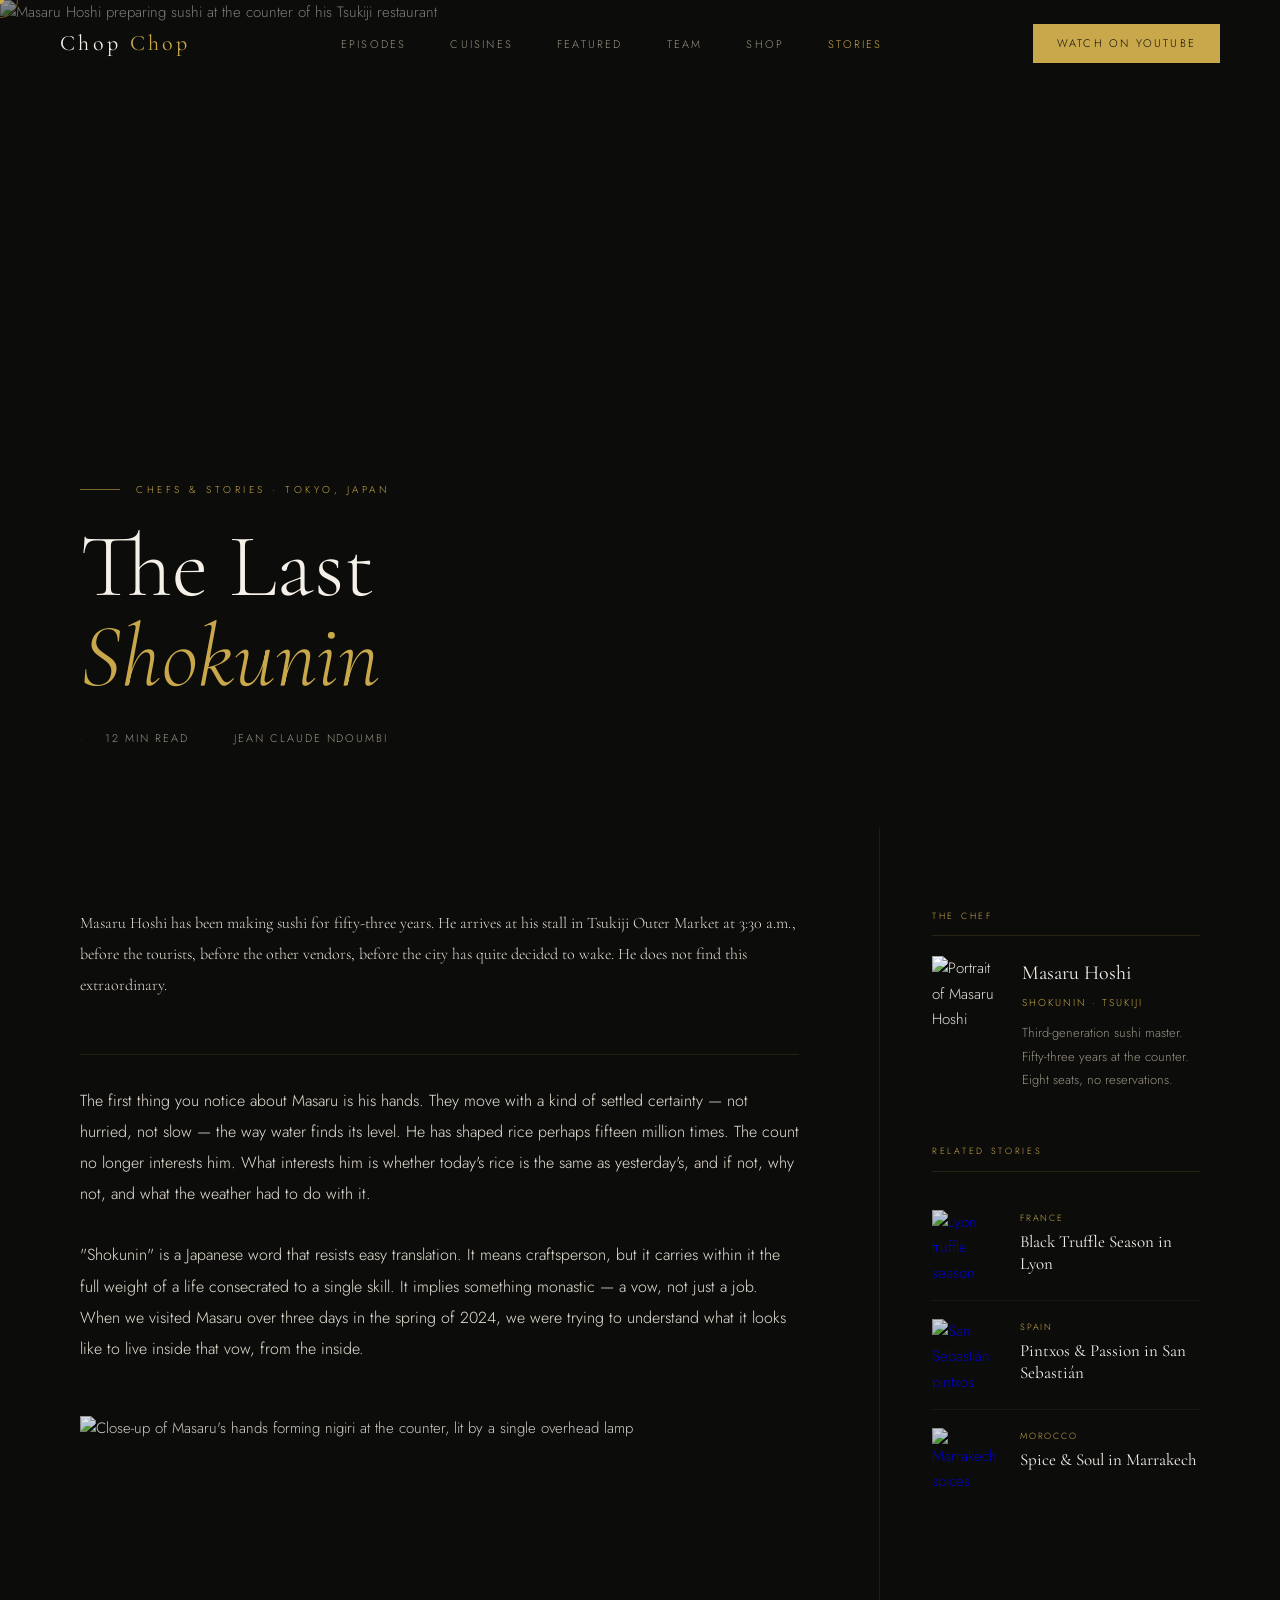
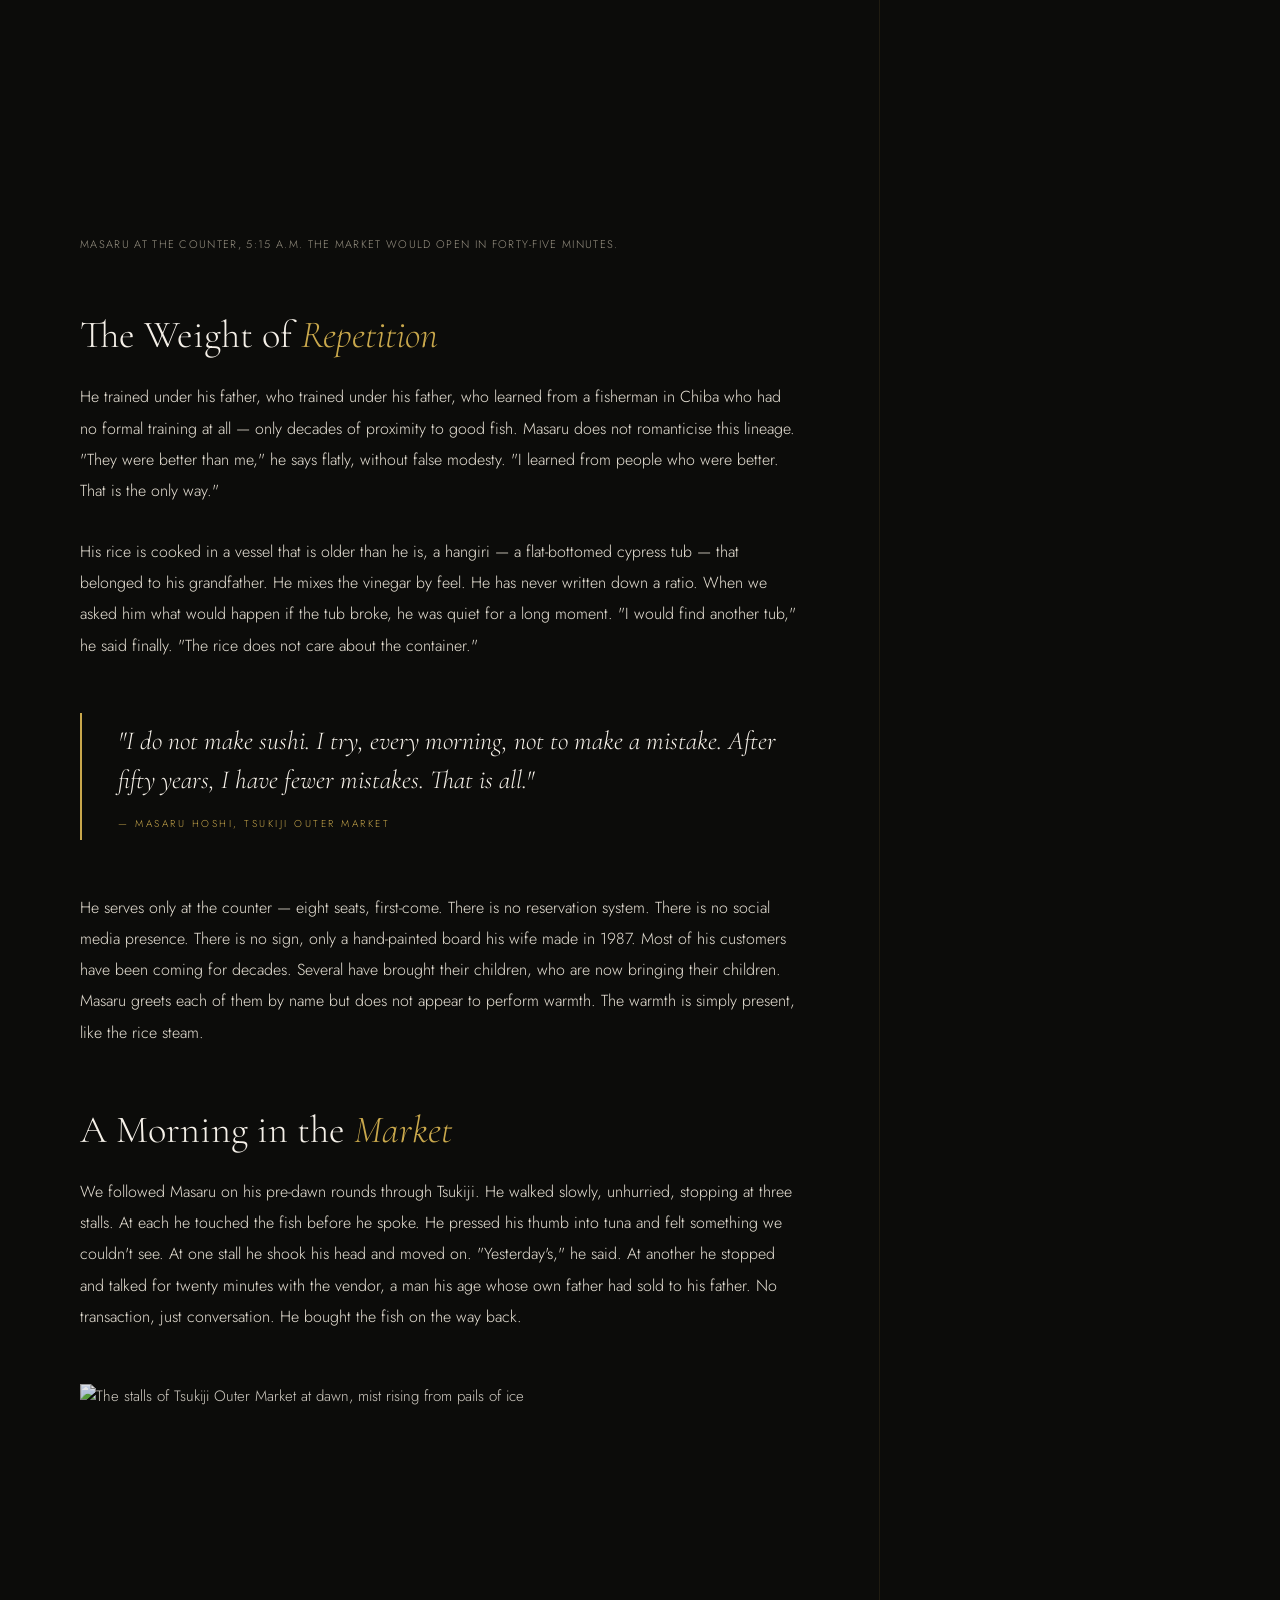
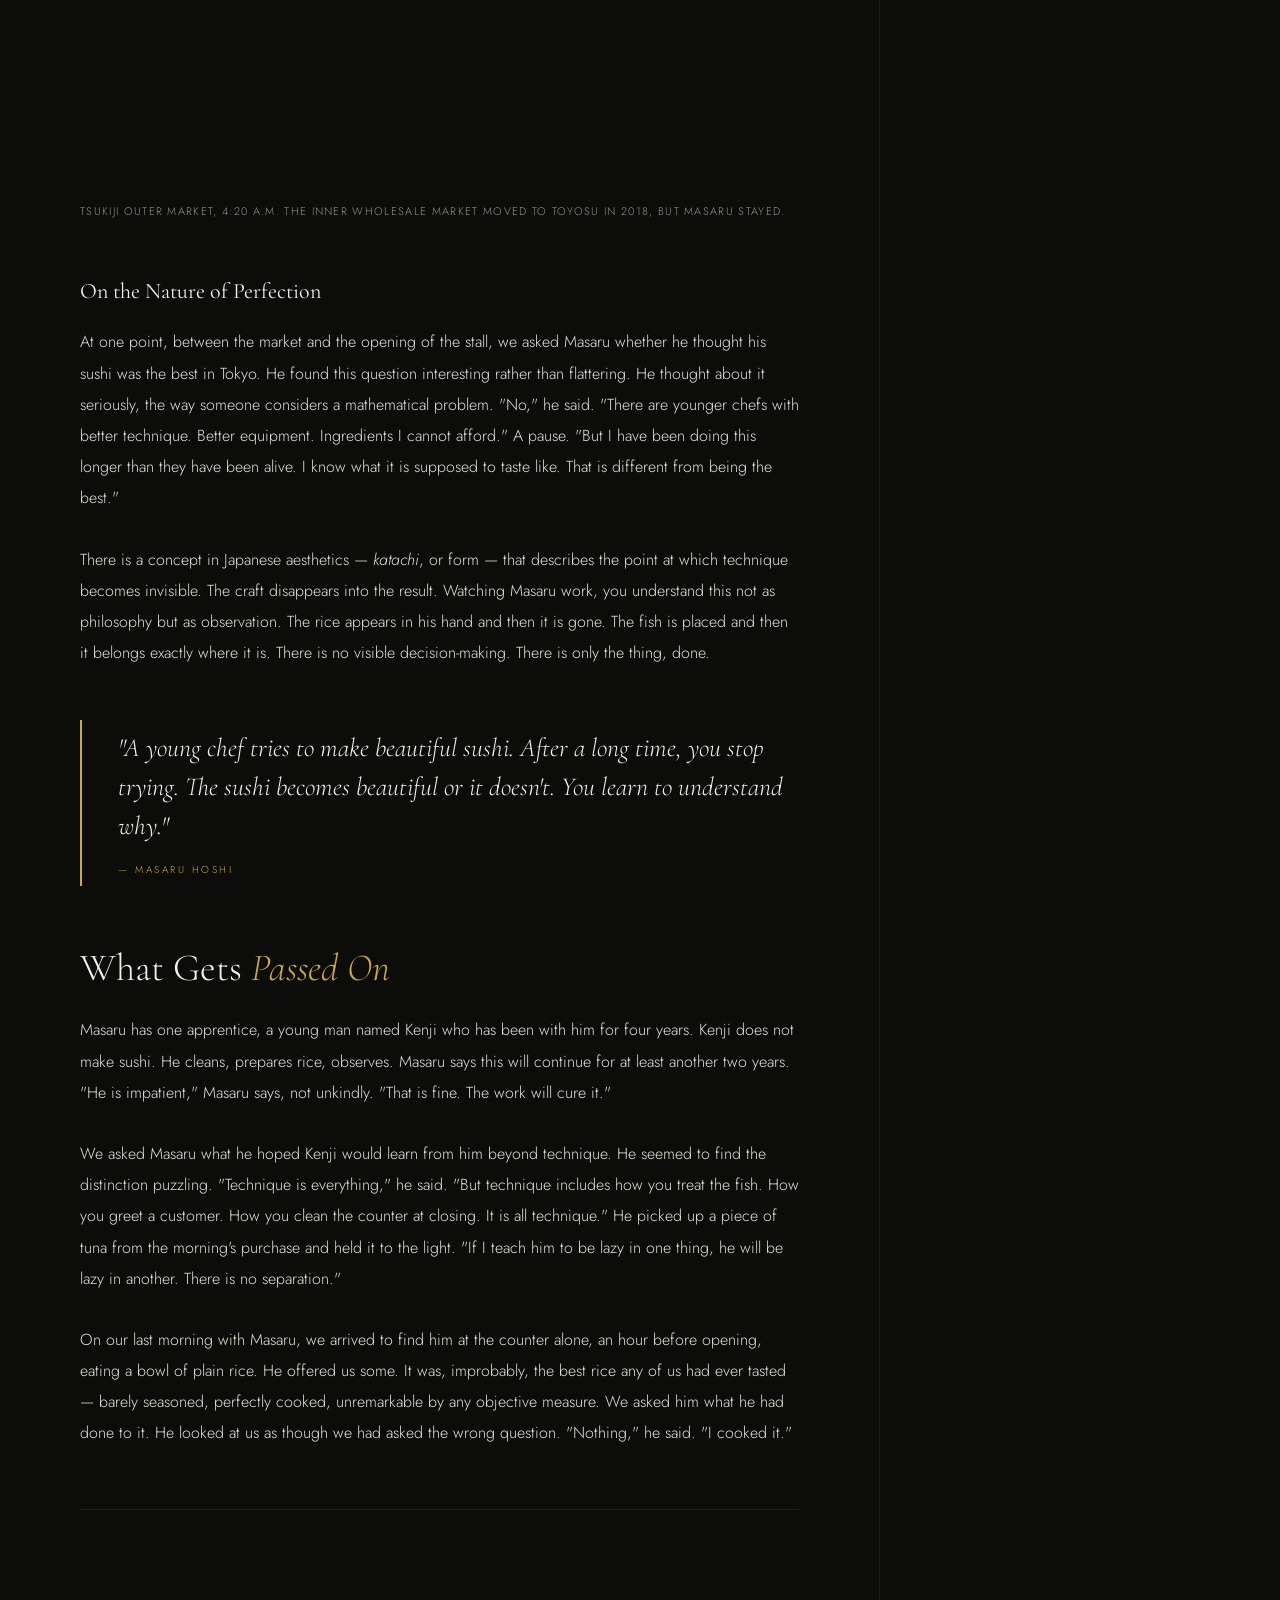
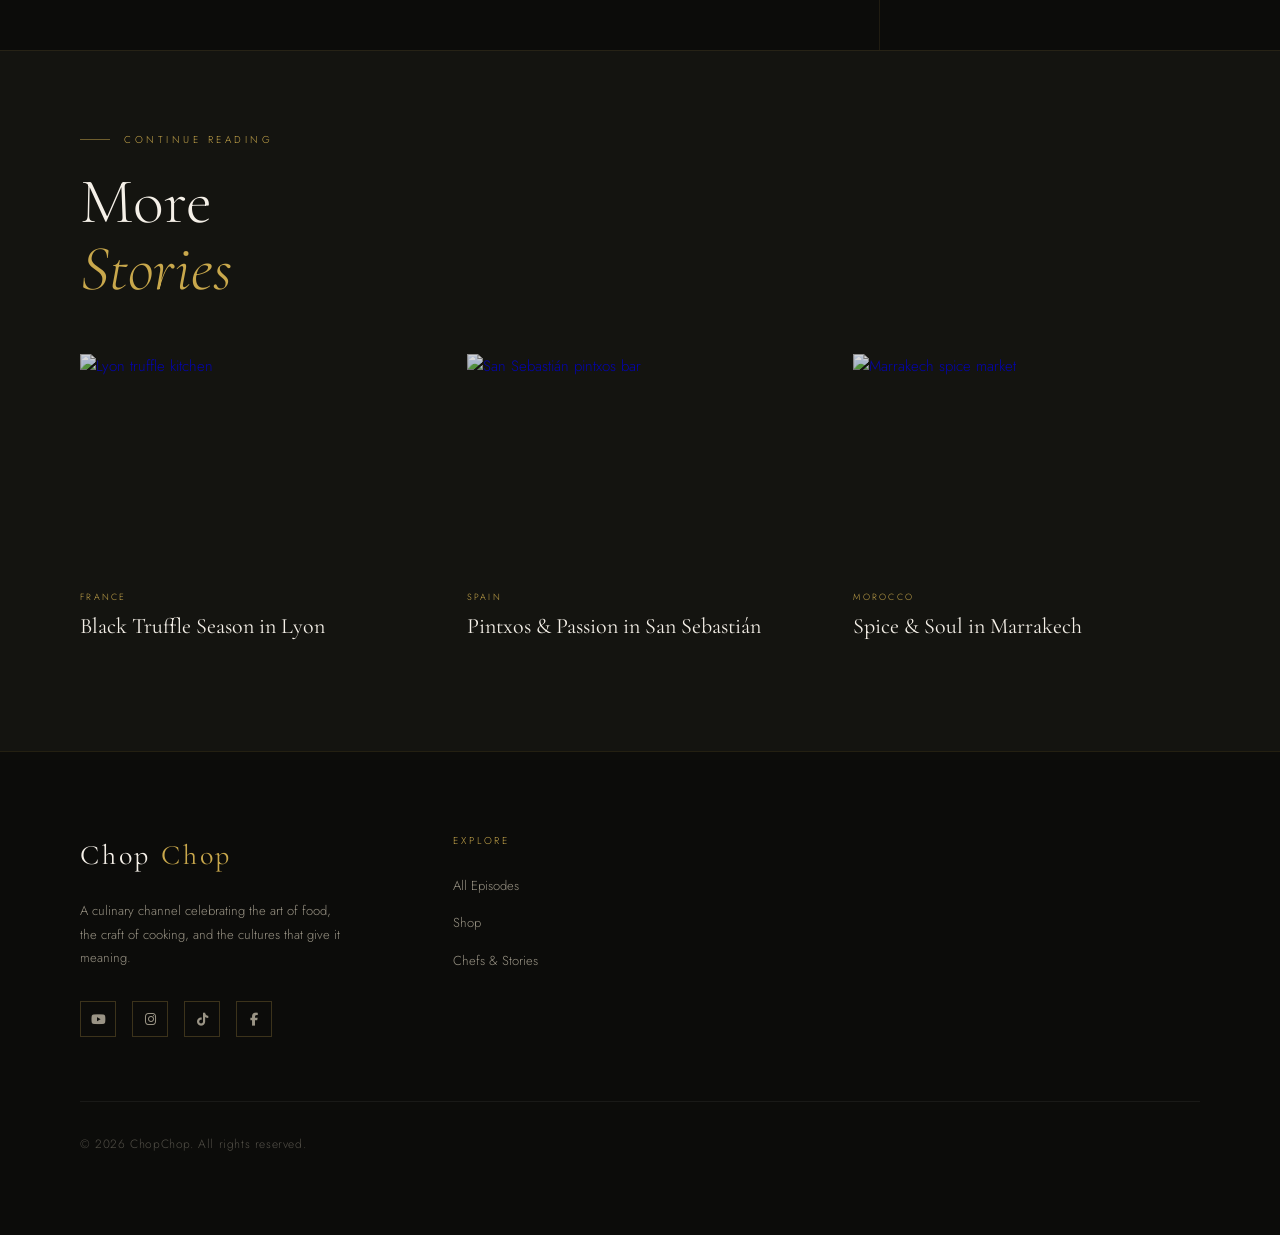
==== article.html @ 85707f5c "Shop&Articles" ====
<!DOCTYPE html>
<html lang="en">
<head>
<meta charset="UTF-8">
<meta name="viewport" content="width=device-width, initial-scale=1.0">
<meta name="description" content="ChopChop — The Last Shokunin: A meditation on precision, patience, and the philosophy of a life devoted to one craft.">
<title>The Last Shokunin — Chop Chop</title>
<link rel="preconnect" href="https://fonts.googleapis.com">
<link rel="preconnect" href="https://fonts.gstatic.com" crossorigin>
<link href="https://fonts.googleapis.com/css2?family=Cormorant+Garamond:ital,wght@0,300;0,400;0,600;1,300;1,400&family=Jost:wght@200;300;400&display=swap" rel="stylesheet">
<link rel="stylesheet" href="https://cdnjs.cloudflare.com/ajax/libs/font-awesome/6.5.2/css/all.min.css">
<link rel="stylesheet" href="style.css">
</head>
<body>

<div class="cursor" id="cursor"></div>
<div class="cursor-ring" id="cursor-ring"></div>

<!-- NAV -->
<nav id="navbar">
  <a href="index.html" class="nav-logo">Chop <span>Chop</span></a>
  <ul class="nav-links">
    <li><a href="index.html#videos">Episodes</a></li>
    <li><a href="index.html#categories">Cuisines</a></li>
    <li><a href="index.html#about">Featured</a></li>
    <li><a href="index.html#founders">Team</a></li>
    <li><a href="shop.html">Shop</a></li>
    <li><a href="article.html" style="color:var(--gold)">Stories</a></li>
  </ul>
  <a href="https://www.youtube.com/@ChopChopFoodChannel/playlists" class="nav-cta" target="_blank">Watch on YouTube</a>
</nav>

<!-- ARTICLE HERO -->
<header class="article-hero">
  <div class="article-hero-img">
    <img src="https://images.unsplash.com/photo-1569050467447-ce54b3bbc37d?w=1600&q=85" alt="Masaru Hoshi preparing sushi at the counter of his Tsukiji restaurant">
  </div>
  <div class="article-hero-content">
    <p class="article-eyebrow">Chefs &amp; Stories · Tokyo, Japan</p>
    <h1 class="article-hero-title">The Last<br><em>Shokunin</em></h1>
    <div class="article-hero-meta">
      <!--<span class="meta-tag">Season 5 · Ep 12</span>
      <span class="sep">·</span>
      <!--<span>48 min watch</span>-->
      <span class="sep">·</span>
      <span>12 min read</span>
      <span class="sep">·</span>
      <span>Jean Claude Ndoumbi</span>
    </div>
  </div>
</header>

<!-- ARTICLE LAYOUT -->
<div class="article-layout">

  <!-- BODY -->
  <article class="article-body">

    <p class="article-lead">
      Masaru Hoshi has been making sushi for fifty-three years. He arrives at his stall in Tsukiji Outer Market at 3:30 a.m., before the tourists, before the other vendors, before the city has quite decided to wake. He does not find this extraordinary.
    </p>

    <p>The first thing you notice about Masaru is his hands. They move with a kind of settled certainty — not hurried, not slow — the way water finds its level. He has shaped rice perhaps fifteen million times. The count no longer interests him. What interests him is whether today's rice is the same as yesterday's, and if not, why not, and what the weather had to do with it.</p>

    <p>"Shokunin" is a Japanese word that resists easy translation. It means craftsperson, but it carries within it the full weight of a life consecrated to a single skill. It implies something monastic — a vow, not just a job. When we visited Masaru over three days in the spring of 2024, we were trying to understand what it looks like to live inside that vow, from the inside.</p>

    <figure class="article-img">
      <img src="https://images.unsplash.com/photo-1414235077428-338989a2e8c0?w=1200&q=85" alt="Close-up of Masaru's hands forming nigiri at the counter, lit by a single overhead lamp">
      <figcaption>Masaru at the counter, 5:15 a.m. The market would open in forty-five minutes.</figcaption>
    </figure>

    <h2>The Weight of <em>Repetition</em></h2>

    <p>He trained under his father, who trained under his father, who learned from a fisherman in Chiba who had no formal training at all — only decades of proximity to good fish. Masaru does not romanticise this lineage. "They were better than me," he says flatly, without false modesty. "I learned from people who were better. That is the only way."</p>

    <p>His rice is cooked in a vessel that is older than he is, a hangiri — a flat-bottomed cypress tub — that belonged to his grandfather. He mixes the vinegar by feel. He has never written down a ratio. When we asked him what would happen if the tub broke, he was quiet for a long moment. "I would find another tub," he said finally. "The rice does not care about the container."</p>

    <div class="pull-quote">
      <p>"I do not make sushi. I try, every morning, not to make a mistake. After fifty years, I have fewer mistakes. That is all."</p>
      <cite>— Masaru Hoshi, Tsukiji Outer Market</cite>
    </div>

    <p>He serves only at the counter — eight seats, first-come. There is no reservation system. There is no social media presence. There is no sign, only a hand-painted board his wife made in 1987. Most of his customers have been coming for decades. Several have brought their children, who are now bringing their children. Masaru greets each of them by name but does not appear to perform warmth. The warmth is simply present, like the rice steam.</p>

    <h2>A Morning in the <em>Market</em></h2>

    <p>We followed Masaru on his pre-dawn rounds through Tsukiji. He walked slowly, unhurried, stopping at three stalls. At each he touched the fish before he spoke. He pressed his thumb into tuna and felt something we couldn't see. At one stall he shook his head and moved on. "Yesterday's," he said. At another he stopped and talked for twenty minutes with the vendor, a man his age whose own father had sold to his father. No transaction, just conversation. He bought the fish on the way back.</p>

    <figure class="article-img">
      <img src="https://images.unsplash.com/photo-1547592180-85f173990554?w=1200&q=85" alt="The stalls of Tsukiji Outer Market at dawn, mist rising from pails of ice">
      <figcaption>Tsukiji Outer Market, 4:20 a.m. The inner wholesale market moved to Toyosu in 2018, but Masaru stayed.</figcaption>
    </figure>

    <h3>On the Nature of Perfection</h3>

    <p>At one point, between the market and the opening of the stall, we asked Masaru whether he thought his sushi was the best in Tokyo. He found this question interesting rather than flattering. He thought about it seriously, the way someone considers a mathematical problem. "No," he said. "There are younger chefs with better technique. Better equipment. Ingredients I cannot afford." A pause. "But I have been doing this longer than they have been alive. I know what it is supposed to taste like. That is different from being the best."</p>

    <p>There is a concept in Japanese aesthetics — <em>katachi</em>, or form — that describes the point at which technique becomes invisible. The craft disappears into the result. Watching Masaru work, you understand this not as philosophy but as observation. The rice appears in his hand and then it is gone. The fish is placed and then it belongs exactly where it is. There is no visible decision-making. There is only the thing, done.</p>

    <div class="pull-quote">
      <p>"A young chef tries to make beautiful sushi. After a long time, you stop trying. The sushi becomes beautiful or it doesn't. You learn to understand why."</p>
      <cite>— Masaru Hoshi</cite>
    </div>

    <h2>What Gets <em>Passed On</em></h2>

    <p>Masaru has one apprentice, a young man named Kenji who has been with him for four years. Kenji does not make sushi. He cleans, prepares rice, observes. Masaru says this will continue for at least another two years. "He is impatient," Masaru says, not unkindly. "That is fine. The work will cure it."</p>

    <p>We asked Masaru what he hoped Kenji would learn from him beyond technique. He seemed to find the distinction puzzling. "Technique is everything," he said. "But technique includes how you treat the fish. How you greet a customer. How you clean the counter at closing. It is all technique." He picked up a piece of tuna from the morning's purchase and held it to the light. "If I teach him to be lazy in one thing, he will be lazy in another. There is no separation."</p>

    <p>On our last morning with Masaru, we arrived to find him at the counter alone, an hour before opening, eating a bowl of plain rice. He offered us some. It was, improbably, the best rice any of us had ever tasted — barely seasoned, perfectly cooked, unremarkable by any objective measure. We asked him what he had done to it. He looked at us as though we had asked the wrong question. "Nothing," he said. "I cooked it."</p>

    <div class="article-tags">
      <!--<a href="#" class="article-tag">Japan</a>
      <a href="#" class="article-tag">Sushi</a>
      <a href="#" class="article-tag">Craft</a>
      <a href="#" class="article-tag">Tokyo</a>-->
    </div>

    <!--<div class="article-share">
      <span>Share</span>
      <a href="https://www.youtube.com/@ChopChopFoodChannel" class="share-btn" target="_blank" aria-label="YouTube"><i class="fa-brands fa-youtube"></i></a>
      <a href="https://instagram.com/chopchopfoodchannel" class="share-btn" target="_blank" aria-label="Instagram"><i class="fa-brands fa-instagram"></i></a>
      <a href="https://tiktok.com/@chopchopfoodchannel" class="share-btn" target="_blank" aria-label="TikTok"><i class="fa-brands fa-tiktok"></i></a>
    </div>-->

  </article>

  <!-- SIDEBAR -->
  <aside class="article-sidebar">

    <div class="sidebar-block">
      <div class="sidebar-label">The Chef</div>
      <div class="sidebar-chef">
        <div class="chef-avatar">
          <img src="https://images.unsplash.com/photo-1577219491135-ce391730fb2c?w=200&q=80" alt="Portrait of Masaru Hoshi">
        </div>
        <div>
          <div class="chef-name">Masaru Hoshi</div>
          <div class="chef-role">Shokunin · Tsukiji</div>
          <p class="chef-bio">Third-generation sushi master. Fifty-three years at the counter. Eight seats, no reservations.</p>
        </div>
      </div>
    </div>

    <!--<div class="sidebar-block">
      <div class="sidebar-label">Watch the Episode</div>
      <div class="sidebar-cta">
        <img src="https://images.unsplash.com/photo-1569050467447-ce54b3bbc37d?w=600&q=80" alt="Still from The Last Shokunin episode">
        <div class="sidebar-cta-overlay">
          <p>Season 5, Episode 12<br>48 minutes</p>
          <a href="https://www.youtube.com/@ChopChopFoodChannel" target="_blank">Watch Now</a>
        </div>
      </div>
    </div>-->

    <div class="sidebar-block">
      <div class="sidebar-label">Related Stories</div>

      <a href="#" class="related-card">
        <div class="related-thumb">
          <img src="https://images.unsplash.com/photo-1476224203421-9ac39bcb3327?w=200&q=75" alt="Lyon truffle season">
        </div>
        <div>
          <div class="related-meta">France</div>
          <div class="related-title">Black Truffle Season in Lyon</div>
        </div>
      </a>

      <a href="#" class="related-card">
        <div class="related-thumb">
          <img src="https://images.unsplash.com/photo-1551218808-94e220e084d2?w=200&q=75" alt="San Sebastián pintxos">
        </div>
        <div>
          <div class="related-meta">Spain</div>
          <div class="related-title">Pintxos &amp; Passion in San Sebastián</div>
        </div>
      </a>

      <a href="#" class="related-card">
        <div class="related-thumb">
          <img src="https://images.unsplash.com/photo-1547592180-85f173990554?w=200&q=75" alt="Marrakech spices">
        </div>
        <div>
          <div class="related-meta">Morocco</div>
          <div class="related-title">Spice &amp; Soul in Marrakech</div>
        </div>
      </a>

    </div>

  </aside>

</div><!-- /article-layout -->

<!-- MORE ARTICLES -->
<section class="more-articles">
  <div class="more-articles-header reveal">
    <div>
      <div class="section-eyebrow">Continue Reading</div>
      <h2 class="section-title">More<br><em>Stories</em></h2>
    </div>
    <!--<a href="index.html#videos" class="view-all">All Episodes</a>-->
  </div>
  <div class="more-grid">
    <a href="#" class="more-card reveal">
      <div class="more-thumb">
        <img src="https://images.unsplash.com/photo-1476224203421-9ac39bcb3327?w=700&q=75" alt="Lyon truffle kitchen">
      </div>
      <div class="more-card-cat">France</div>
      <div class="more-card-title">Black Truffle Season in Lyon</div>
      <div class="more-card-meta"></div>
    </a>
    <a href="#" class="more-card reveal" style="transition-delay:.1s">
      <div class="more-thumb">
        <img src="https://images.unsplash.com/photo-1551218808-94e220e084d2?w=700&q=75" alt="San Sebastián pintxos bar">
      </div>
      <div class="more-card-cat">Spain</div>
      <div class="more-card-title">Pintxos &amp; Passion in San Sebastián</div>
      <div class="more-card-meta"></div>
    </a>
    <a href="#" class="more-card reveal" style="transition-delay:.2s">
      <div class="more-thumb">
        <img src="https://images.unsplash.com/photo-1547592180-85f173990554?w=700&q=75" alt="Marrakech spice market">
      </div>
      <div class="more-card-cat">Morocco</div>
      <div class="more-card-title">Spice &amp; Soul in Marrakech</div>
      <div class="more-card-meta"></div>
    </a>
  </div>
</section>

<!-- FOOTER -->
<footer>
  <div class="footer-grid">
    <div class="footer-brand">
      <a href="index.html" class="logo">Chop <span>Chop</span></a>
      <p>A culinary channel celebrating the art of food, the craft of cooking, and the cultures that give it meaning.</p>
      <div class="social-links">
        <a href="https://www.youtube.com/@ChopChopFoodChannel" class="social-link" aria-label="YouTube" target="_blank"><i class="fa-brands fa-youtube"></i></a>
        <a href="https://instagram.com/chopchopfoodchannel" class="social-link" aria-label="Instagram" target="_blank"><i class="fa-brands fa-instagram"></i></a>
        <a href="https://tiktok.com/@chopchopfoodchannel" class="social-link" aria-label="TikTok" target="_blank"><i class="fa-brands fa-tiktok"></i></a>
        <a href="https://www.facebook.com/chopchopfoodchannel" class="social-link" aria-label="Facebook" target="_blank"><i class="fa-brands fa-facebook-f"></i></a>
      </div>
    </div>
    <div>
      <div class="footer-col-title">Explore</div>
      <ul class="footer-links">
        <li><a href="https://www.youtube.com/@ChopChopFoodChannel/videos" target="_blank">All Episodes</a></li>
        <li><a href="shop.html">Shop</a></li>
        <li><a href="article.html">Chefs &amp; Stories</a></li>
      </ul>
    </div>
  </div>
  <div class="footer-bottom">
    <p class="footer-copy">© 2026 ChopChop. All rights reserved.</p>
  </div>
</footer>

<script>
  /* Cursor */
  const cursor=document.getElementById('cursor'),ring=document.getElementById('cursor-ring');
  let mx=0,my=0,rx=0,ry=0;
  document.addEventListener('mousemove',e=>{mx=e.clientX;my=e.clientY;cursor.style.left=mx+'px';cursor.style.top=my+'px';});
  (function tick(){rx+=(mx-rx)*.12;ry+=(my-ry)*.12;ring.style.left=rx+'px';ring.style.top=ry+'px';requestAnimationFrame(tick);})();
  document.querySelectorAll('a,button').forEach(el=>{
    el.addEventListener('mouseenter',()=>{cursor.style.transform='translate(-50%,-50%) scale(2)';ring.style.opacity='0.4';});
    el.addEventListener('mouseleave',()=>{cursor.style.transform='translate(-50%,-50%) scale(1)';ring.style.opacity='1';});
  });

  /* Nav */
  const navbar=document.getElementById('navbar');
  window.addEventListener('scroll',()=>navbar.classList.toggle('scrolled',scrollY>80));

  /* Reveal */
  const io=new IntersectionObserver(entries=>{
    entries.forEach(e=>{if(e.isIntersecting){e.target.classList.add('visible');io.unobserve(e.target);}});
  },{threshold:0.1});
  document.querySelectorAll('.reveal').forEach(el=>io.observe(el));
</script>
</body>
</html>
---- style.css ----
/* ============================================================
   ChopChop — stylesheet
   Palette, layout, and component styles for the ChopChop
   landing page (nav, hero, video sections, founders,
   manifesto, footer) plus responsive breakpoints.
   ============================================================ */

  *, *::before, *::after { box-sizing: border-box; margin: 0; padding: 0; }

  :root {
    --gold: #C9A84C;
    --gold-light: #E8D5A3;
    --gold-dim: #8a6f2e;
    --black: #0C0C0A;
    --dark: #141410;
    --surface: #1A1A15;
    --surface2: #222219;
    --off-white: #F5F0E8;
    --muted: #9A9485;
    --text: #E8E2D6;
    --serif: 'Cormorant Garamond', Georgia, serif;
    --sans: 'Jost', sans-serif;
  }

  html { scroll-behavior: smooth; }

  body {
    background: var(--black);
    color: var(--text);
    font-family: var(--sans);
    font-weight: 300;
    font-size: 15px;
    line-height: 1.7;
    cursor: none;
    overflow-x: hidden;
  }

  /* Custom cursor */
  .cursor {
    width: 8px; height: 8px;
    background: var(--gold);
    border-radius: 50%;
    position: fixed;
    pointer-events: none;
    z-index: 9999;
    transform: translate(-50%, -50%);
    transition: transform 0.1s;
  }
  .cursor-ring {
    width: 36px; height: 36px;
    border: 1px solid rgba(201,168,76,0.5);
    border-radius: 50%;
    position: fixed;
    pointer-events: none;
    z-index: 9998;
    transform: translate(-50%, -50%);
    transition: all 0.15s ease;
  }
  body:hover .cursor { opacity: 1; }

  /* NAV */
  nav {
    position: fixed; top: 0; left: 0; right: 0;
    z-index: 100;
    padding: 24px 60px;
    display: flex;
    align-items: center;
    justify-content: space-between;
    transition: background 0.4s, padding 0.4s;
  }
  nav.scrolled {
    background: rgba(12,12,10,0.95);
    backdrop-filter: blur(12px);
    padding: 16px 60px;
    border-bottom: 1px solid rgba(201,168,76,0.15);
  }

  .nav-logo {
    font-family: var(--serif);
    font-size: 22px;
    font-weight: 400;
    letter-spacing: 0.15em;
    color: var(--off-white);
    text-decoration: none;
  }
  .nav-logo span { color: var(--gold); }

  .nav-links {
    display: flex;
    gap: 44px;
    list-style: none;
  }
  .nav-links a {
    font-family: var(--sans);
    font-size: 11px;
    font-weight: 300;
    letter-spacing: 0.2em;
    text-transform: uppercase;
    color: var(--muted);
    text-decoration: none;
    transition: color 0.25s;
  }
  .nav-links a:hover { color: var(--gold); }

  .nav-cta {
    font-size: 11px;
    font-weight: 300;
    letter-spacing: 0.2em;
    text-transform: uppercase;
    color: var(--black);
    background: var(--gold);
    padding: 10px 24px;
    text-decoration: none;
    transition: background 0.25s, transform 0.2s;
  }
  .nav-cta:hover { background: var(--gold-light); transform: translateY(-1px); }

  /* HERO */
  .hero {
    height: 100vh;
    display: grid;
    grid-template-columns: 1fr 1fr;
    position: relative;
    overflow: hidden;
  }

  .hero-left {
    display: flex;
    flex-direction: column;
    justify-content: center;
    padding: 0 80px 0 80px;
    position: relative;
    z-index: 2;
  }

  .hero-eyebrow {
    font-size: 10px;
    letter-spacing: 0.35em;
    text-transform: uppercase;
    color: var(--gold);
    margin-bottom: 32px;
    opacity: 0;
    animation: fadeUp 1s ease 0.3s forwards;
    display: flex;
    align-items: center;
    gap: 16px;
  }
  .hero-eyebrow::before {
    content: '';
    display: block;
    width: 40px;
    height: 1px;
    background: var(--gold);
    opacity: 0.6;
  }

  .hero-title {
    font-family: var(--serif);
    font-size: clamp(64px, 7vw, 110px);
    font-weight: 300;
    line-height: 0.95;
    color: var(--off-white);
    opacity: 0;
    animation: fadeUp 1.1s ease 0.5s forwards;
  }
  .hero-title em {
    font-style: italic;
    color: var(--gold);
  }

  .hero-desc {
    margin-top: 36px;
    font-size: 14px;
    color: var(--muted);
    max-width: 380px;
    line-height: 1.9;
    opacity: 0;
    animation: fadeUp 1.1s ease 0.7s forwards;
  }

  .hero-actions {
    margin-top: 52px;
    display: flex;
    align-items: center;
    gap: 40px;
    opacity: 0;
    animation: fadeUp 1.1s ease 0.9s forwards;
  }

  .btn-primary {
    font-size: 11px;
    letter-spacing: 0.2em;
    text-transform: uppercase;
    color: var(--black);
    background: var(--gold);
    padding: 16px 40px;
    text-decoration: none;
    transition: all 0.3s;
    position: relative;
  }
  .btn-primary:hover {
    background: var(--gold-light);
    transform: translateY(-2px);
  }

  .btn-ghost {
    font-size: 11px;
    letter-spacing: 0.2em;
    text-transform: uppercase;
    color: var(--muted);
    text-decoration: none;
    display: flex;
    align-items: center;
    gap: 12px;
    transition: color 0.3s;
  }
  .btn-ghost:hover { color: var(--gold); }
  .btn-ghost::after {
    content: '→';
    font-size: 16px;
    transition: transform 0.3s;
  }
  .btn-ghost:hover::after { transform: translateX(5px); }

  .hero-right {
    position: relative;
    overflow: hidden;
  }
  .hero-img-container {
    position: absolute;
    inset: 0;
    overflow: hidden;
  }
  .hero-img-container img {
    width: 100%;
    height: 100%;
    object-fit: cover;
    filter: brightness(0.75) saturate(0.85);
    transform: scale(1.05);
    animation: heroZoom 12s ease-in-out infinite alternate;
  }
  .hero-img-overlay {
    position: absolute;
    inset: 0;
    background: linear-gradient(to right, var(--black) 0%, transparent 40%);
  }

  /*.hero-scroll-hint {
    position: absolute;
    bottom: 48px;
    left: 80px;
    display: flex;
    align-items: center;
    gap: 12px;
    font-size: 10px;
    letter-spacing: 0.25em;
    text-transform: uppercase;
    color: var(--muted);
    opacity: 0;
    animation: fadeUp 1s ease 1.3s forwards;
  }
  .scroll-line {
    width: 1px;
    height: 48px;
    background: linear-gradient(to bottom, var(--gold), transparent);
    position: absolute;
    bottom: 0;
    left: 4px;
    animation: lineGrow 1.5s ease 1.5s forwards;
    transform-origin: top;
    transform: scaleY(0);
  }*/

  .hero-scroll-hint {
    position: absolute;
    bottom: 32px;
    left: clamp(20px, 6vw, 80px);
    display: flex;
    align-items: center;
    gap: 12px;
    font-size: 10px;
    letter-spacing: 0.25em;
    text-transform: uppercase;
    color: var(--muted);
    opacity: 0;
    animation: fadeUp 1s ease 1.3s forwards;
    z-index: 1;
  }

  .scroll-line {
    width: 1px;
    height: 48px;
    background: linear-gradient(to bottom, var(--gold), transparent);
    animation: lineGrow 1.5s ease 1.5s forwards;
    transform-origin: top;
    transform: scaleY(0);
  }

  /* STATS BAR */
  .stats-bar {
    background: var(--surface);
    border-top: 1px solid rgba(201,168,76,0.15);
    border-bottom: 1px solid rgba(201,168,76,0.15);
    padding: 32px 80px;
    display: grid;
    grid-template-columns: repeat(4, 1fr);
    gap: 24px;
  }
  .stat-item {
    text-align: center;
    position: relative;
  }
  .stat-item + .stat-item::before {
    content: '';
    position: absolute;
    left: 0;
    top: 50%;
    transform: translateY(-50%);
    height: 40px;
    width: 1px;
    background: rgba(201,168,76,0.2);
  }
  .stat-num {
    font-family: var(--serif);
    font-size: 42px;
    font-weight: 300;
    color: var(--gold);
    line-height: 1;
  }
  .stat-label {
    font-size: 10px;
    letter-spacing: 0.22em;
    text-transform: uppercase;
    color: var(--muted);
    margin-top: 6px;
  }

  /* SECTION COMMON */
  section { padding: 120px 80px; }
  .section-eyebrow {
    font-size: 10px;
    letter-spacing: 0.35em;
    text-transform: uppercase;
    color: var(--gold);
    margin-bottom: 20px;
    display: flex;
    align-items: center;
    gap: 14px;
  }
  .section-eyebrow::before {
    content: '';
    display: block;
    width: 30px;
    height: 1px;
    background: var(--gold);
    opacity: 0.5;
  }
  .section-title {
    font-family: var(--serif);
    font-size: clamp(40px, 5vw, 72px);
    font-weight: 300;
    line-height: 1.05;
    color: var(--off-white);
  }
  .section-title em { font-style: italic; color: var(--gold); }

  /* FEATURED VIDEO */
  .featured-section {
    background: var(--dark);
    display: grid;
    grid-template-columns: 1fr 1fr;
    align-items: center;
    gap: 0;
    padding: 0;
    overflow: hidden;
  }
  .featured-video {
    position: relative;
    aspect-ratio: 16/10;
    overflow: hidden;
    cursor: pointer;
  }
  .featured-video img {
    width: 100%;
    height: 100%;
    object-fit: cover;
    filter: brightness(0.8);
    transition: filter 0.5s, transform 0.8s;
  }
  .featured-video:hover img {
    filter: brightness(0.6);
    transform: scale(1.04);
  }
  .play-btn {
    position: absolute;
    top: 50%; left: 50%;
    transform: translate(-50%, -50%);
    width: 72px; height: 72px;
    border: 1px solid rgba(201,168,76,0.7);
    border-radius: 50%;
    display: flex;
    align-items: center;
    justify-content: center;
    transition: all 0.3s;
    background: rgba(12,12,10,0.4);
  }
  .featured-video:hover .play-btn {
    background: var(--gold);
    border-color: var(--gold);
    transform: translate(-50%, -50%) scale(1.1);
  }
  .play-btn svg { fill: var(--off-white); margin-left: 4px; }
  .featured-video:hover .play-btn svg { fill: var(--black); }

  .featured-content {
    padding: 80px;
  }
  .video-meta {
    display: flex;
    gap: 20px;
    margin-bottom: 28px;
    font-size: 10px;
    letter-spacing: 0.2em;
    text-transform: uppercase;
    color: var(--muted);
  }
  .video-meta span { color: var(--gold); }

  /* VIDEO GRID */
  .videos-section { background: var(--black); }
  .videos-header {
    display: flex;
    justify-content: space-between;
    align-items: flex-end;
    margin-bottom: 64px;
  }
  .view-all {
    font-size: 11px;
    letter-spacing: 0.2em;
    text-transform: uppercase;
    color: var(--gold);
    text-decoration: none;
    display: flex;
    align-items: center;
    gap: 10px;
    transition: gap 0.3s;
  }
  .view-all:hover { gap: 16px; }
  .view-all::after { content: '→'; }

  .video-grid {
    display: grid;
    grid-template-columns: repeat(3, 1fr);
    gap: 32px;
  }
  .video-card {
    cursor: pointer;
    position: relative;
  }
  .video-card-thumb {
    position: relative;
    aspect-ratio: 16/10;
    overflow: hidden;
    margin-bottom: 20px;
  }
  .video-card-thumb img {
    width: 100%;
    height: 100%;
    object-fit: cover;
    filter: brightness(0.8) saturate(0.9);
    transition: all 0.6s ease;
  }
  .video-card:hover .video-card-thumb img {
    filter: brightness(0.65) saturate(1);
    transform: scale(1.05);
  }
  .thumb-overlay {
    position: absolute;
    inset: 0;
    background: linear-gradient(to top, rgba(12,12,10,0.7) 0%, transparent 50%);
  }
  .card-duration {
    position: absolute;
    bottom: 12px; right: 14px;
    font-size: 11px;
    letter-spacing: 0.1em;
    color: var(--off-white);
    background: rgba(12,12,10,0.7);
    padding: 3px 8px;
  }
  .card-category {
    position: absolute;
    top: 14px; left: 14px;
    font-size: 9px;
    letter-spacing: 0.25em;
    text-transform: uppercase;
    color: var(--gold);
    background: rgba(12,12,10,0.75);
    padding: 4px 10px;
  }
  .video-card-title {
    font-family: var(--serif);
    font-size: 22px;
    font-weight: 400;
    color: var(--off-white);
    line-height: 1.2;
    margin-bottom: 10px;
    transition: color 0.25s;
  }
  .video-card:hover .video-card-title { color: var(--gold); }
  .video-card-meta {
    font-size: 11px;
    letter-spacing: 0.12em;
    color: var(--muted);
    display: flex;
    gap: 16px;
  }

  /* CATEGORIES */
  .categories-section {
    background: var(--surface);
    border-top: 1px solid rgba(201,168,76,0.12);
  }
  .cat-grid {
    display: grid;
    grid-template-columns: repeat(4, 1fr);
    gap: 20px;
    margin-top: 64px;
  }
  .cat-card {
    position: relative;
    aspect-ratio: 3/4;
    overflow: hidden;
    cursor: pointer;
  }
  .cat-card img {
    width: 100%;
    height: 100%;
    object-fit: cover;
    filter: brightness(0.5) saturate(0.7);
    transition: all 0.7s ease;
  }
  .cat-card:hover img {
    filter: brightness(0.35) saturate(0.8);
    transform: scale(1.06);
  }
  .cat-card-content {
    position: absolute;
    bottom: 0; left: 0; right: 0;
    padding: 32px 24px;
    background: linear-gradient(to top, rgba(12,12,10,0.9) 0%, transparent 100%);
  }
  .cat-name {
    font-family: var(--serif);
    font-size: 26px;
    font-weight: 300;
    color: var(--off-white);
    transition: color 0.3s;
  }
  .cat-card:hover .cat-name { color: var(--gold); }
  .cat-count {
    font-size: 10px;
    letter-spacing: 0.22em;
    text-transform: uppercase;
    color: var(--muted);
    margin-top: 4px;
  }
  .cat-arrow {
    position: absolute;
    top: 24px; right: 24px;
    width: 40px; height: 40px;
    border: 1px solid rgba(201,168,76,0.5);
    display: flex;
    align-items: center;
    justify-content: center;
    color: var(--gold);
    font-size: 16px;
    opacity: 0;
    transform: translateY(8px);
    transition: all 0.35s;
  }
  .cat-card:hover .cat-arrow { opacity: 1; transform: translateY(0); }

  /* QUOTE / MANIFESTO */
  .manifesto-section {
    background: var(--gold);
    padding: 100px 160px;
    text-align: center;
  }
  .manifesto-text {
    font-family: var(--serif);
    font-size: clamp(32px, 4.5vw, 64px);
    font-weight: 300;
    font-style: italic;
    color: var(--black);
    line-height: 1.2;
  }
  .manifesto-attr {
    margin-top: 40px;
    font-size: 10px;
    letter-spacing: 0.3em;
    text-transform: uppercase;
    color: rgba(12,12,10,0.55);
  }

  /* NEWSLETTER */
  .newsletter-section {
    background: var(--dark);
    display: grid;
    grid-template-columns: 1fr 1fr;
    align-items: center;
    gap: 80px;
  }
  .newsletter-form {
    display: flex;
    gap: 0;
  }
  .newsletter-form input {
    flex: 1;
    background: transparent;
    border: 1px solid rgba(201,168,76,0.3);
    border-right: none;
    padding: 16px 24px;
    color: var(--text);
    font-family: var(--sans);
    font-weight: 300;
    font-size: 13px;
    letter-spacing: 0.05em;
    outline: none;
    transition: border-color 0.3s;
  }
  .newsletter-form input::placeholder { color: var(--muted); }
  .newsletter-form input:focus { border-color: rgba(201,168,76,0.7); }
  .newsletter-form button {
    background: var(--gold);
    border: 1px solid var(--gold);
    color: var(--black);
    font-family: var(--sans);
    font-size: 11px;
    font-weight: 400;
    letter-spacing: 0.22em;
    text-transform: uppercase;
    padding: 16px 36px;
    cursor: pointer;
    transition: background 0.25s;
  }
  .newsletter-form button:hover { background: var(--gold-light); }

  /* FOOTER */
  footer {
    background: var(--black);
    border-top: 1px solid rgba(201,168,76,0.12);
    padding: 80px;
  }
  .footer-grid {
    display: grid;
    grid-template-columns: 1.5fr 1fr 1fr 1fr;
    gap: 60px;
    margin-bottom: 64px;
  }
  .footer-brand .logo {
    font-family: var(--serif);
    font-size: 28px;
    font-weight: 400;
    color: var(--off-white);
    letter-spacing: 0.1em;
    display: block;
    margin-bottom: 20px;
    text-decoration: none;
  }
  .footer-brand .logo span { color: var(--gold); }
  .footer-brand p {
    font-size: 13px;
    color: var(--muted);
    line-height: 1.8;
    max-width: 260px;
  }
  .footer-col-title {
    font-size: 10px;
    letter-spacing: 0.28em;
    text-transform: uppercase;
    color: var(--gold);
    margin-bottom: 24px;
  }
  .footer-links { list-style: none; }
  .footer-links li + li { margin-top: 12px; }
  .footer-links a {
    font-size: 13px;
    color: var(--muted);
    text-decoration: none;
    transition: color 0.25s;
  }
  .footer-links a:hover { color: var(--off-white); }
  .social-links {
    display: flex;
    gap: 16px;
    margin-top: 32px;
  }
  .social-link {
    width: 36px; height: 36px;
    border: 1px solid rgba(201,168,76,0.25);
    display: flex;
    align-items: center;
    justify-content: center;
    color: var(--muted);
    font-size: 13px;
    text-decoration: none;
    transition: all 0.25s;
  }
  .social-link:hover {
    border-color: var(--gold);
    color: var(--gold);
  }
  .footer-bottom {
    border-top: 1px solid rgba(255,255,255,0.06);
    padding-top: 32px;
    display: flex;
    justify-content: space-between;
    align-items: center;
  }
  .footer-copy {
    font-size: 12px;
    color: rgba(154, 148, 133, 0.5);
    letter-spacing: 0.05em;
  }
  .footer-legal {
    display: flex;
    gap: 28px;
    list-style: none;
  }
  .footer-legal a {
    font-size: 11px;
    color: rgba(154, 148, 133, 0.5);
    text-decoration: none;
    letter-spacing: 0.12em;
    transition: color 0.2s;
  }
  .footer-legal a:hover { color: var(--muted); }

  /* Decorative line */
  .gold-divider {
    width: 60px;
    height: 1px;
    background: var(--gold);
    opacity: 0.5;
    margin: 28px 0;
  }

  /* Scroll reveal */
  .reveal {
    opacity: 0;
    transform: translateY(30px);
    transition: opacity 0.9s ease, transform 0.9s ease;
  }
  .reveal.visible {
    opacity: 1;
    transform: none;
  }

  /* Animations */
  @keyframes fadeUp {
    to { opacity: 1; transform: translateY(0); }
    from { transform: translateY(24px); }
  }
  @keyframes heroZoom {
    from { transform: scale(1.05); }
    to { transform: scale(1.12); }
  }
  @keyframes lineGrow {
    to { transform: scaleY(1); }
  }

  /* YouTube badge */
  .yt-badge {
    display: inline-flex;
    align-items: center;
    gap: 10px;
    background: rgba(201,168,76,0.1);
    border: 1px solid rgba(201,168,76,0.25);
    padding: 8px 18px;
    font-size: 11px;
    letter-spacing: 0.18em;
    text-transform: uppercase;
    color: var(--gold);
    margin-top: 40px;
  }
  .yt-dot {
    width: 8px; height: 8px;
    background: #FF0000;
    border-radius: 50%;
    animation: pulse 2s ease-in-out infinite;
  }
  @keyframes pulse {
    0%, 100% { opacity: 1; }
    50% { opacity: 0.4; }
  }

  /* Scroll bar */
  ::-webkit-scrollbar { width: 4px; }
  ::-webkit-scrollbar-track { background: var(--black); }
  ::-webkit-scrollbar-thumb { background: var(--gold-dim); }

  /* RESPONSIVE DESIGN */
  @media (max-width: 1024px) {
    nav {
      padding: 20px 32px;
    }

    nav.scrolled {
      padding: 14px 32px;
    }

    .hero {
      grid-template-columns: 1fr;
      height: auto;
      min-height: 100vh;
    }

    .hero-left {
      padding: 140px 40px 80px;
    }

    .hero-right {
      min-height: 420px;
    }

    section {
      padding: 90px 40px;
    }

    .featured-section,
    .newsletter-section {
      grid-template-columns: 1fr;
    }

    .featured-content {
      padding: 60px 40px;
    }

    .video-grid {
      grid-template-columns: repeat(2, 1fr);
    }

    .cat-grid {
      grid-template-columns: repeat(2, 1fr);
    }

    .footer-grid {
      grid-template-columns: repeat(2, 1fr);
    }
  }

  @media (max-width: 768px) {
    body {
      cursor: auto;
    }

    .cursor,
    .cursor-ring {
      display: none;
    }

    nav {
      padding: 18px 22px;
    }

    .nav-links {
      display: none;
    }

    .nav-cta {
      padding: 9px 14px;
      font-size: 9px;
    }

    .hero-left {
      padding: 120px 24px 70px;
    }

    .hero-title {
      font-size: clamp(52px, 16vw, 76px);
    }

    .hero-actions {
      flex-direction: column;
      align-items: flex-start;
      gap: 18px;
    }

    .stats-bar {
      grid-template-columns: repeat(2, 1fr);
      padding: 32px 24px;
    }

    .stat-item + .stat-item::before {
      display: none;
    }

    section {
      padding: 70px 24px;
    }

    .videos-header {
      flex-direction: column;
      align-items: flex-start;
      gap: 24px;
    }

    .video-grid,
    .cat-grid {
      grid-template-columns: 1fr;
    }

    .manifesto-section {
      padding: 70px 24px;
    }

    .newsletter-form {
      flex-direction: column;
    }

    .newsletter-form input {
      border-right: 1px solid rgba(201,168,76,0.3);
      margin-bottom: 12px;
    }

    .footer-grid {
      grid-template-columns: 1fr;
    }

    .footer-bottom {
      flex-direction: column;
      align-items: flex-start;
      gap: 18px;
    }

    .footer-legal {
      flex-wrap: wrap;
    }
  }

  .cat-arrow {
    display: inline-flex;
    text-decoration: none;
    color: inherit;
  }

  /* FOUNDERS */
  .founders-section {
    background: var(--dark);
    border-top: 1px solid rgba(201,168,76,0.12);
  }
  .founders-grid {
    display: grid;
    grid-template-columns: repeat(2, 1fr);
    gap: 60px;
    margin-top: 64px;
    max-width: 880px;
  }
  .founder-card { position: relative; }
  .founder-thumb {
    aspect-ratio: 1/1;
    overflow: hidden;
    margin-bottom: 28px;
    position: relative;
  }
  .founder-thumb img {
    width: 100%;
    height: 100%;
    object-fit: cover;
    filter: brightness(0.85) saturate(0.9) grayscale(0.15);
    transition: all 0.7s ease;
  }
  .founder-card:hover .founder-thumb img {
    filter: brightness(1) saturate(1) grayscale(0);
    transform: scale(1.04);
  }
  .founder-name {
    font-family: var(--serif);
    font-size: 28px;
    font-weight: 400;
    color: var(--off-white);
    transition: color 0.3s;
  }
  .founder-card:hover .founder-name { color: var(--gold); }
  .founder-role {
    font-size: 10px;
    letter-spacing: 0.25em;
    text-transform: uppercase;
    color: var(--gold);
    margin: 8px 0 18px;
  }
  .founder-bio {
    font-size: 14px;
    color: var(--muted);
    line-height: 1.9;
    max-width: 380px;
  }

  /* Shop css */
  /* ── Page hero ───────────────────────────────────────── */
 .page-hero {
   padding: 180px 80px 80px;
   background: var(--black);
   border-bottom: 1px solid rgba(201,168,76,0.12);
   display: flex;
   align-items: flex-end;
   justify-content: space-between;
   gap: 40px;
   flex-wrap: wrap;
 }
 .page-eyebrow {
  font-size: 10px;
  letter-spacing: 0.35em;
  text-transform: uppercase;
  color: var(--gold);
  margin-bottom: 20px;
  display: flex;
  align-items: center;
  gap: 16px;
  opacity: 0;
  animation: fadeUp 1s ease 0.2s forwards;
}
 .page-eyebrow::before {
  content: '';
  display: block;
  width: 40px;
  height: 1px;
  background: var(--gold);
  opacity: 0.6;
}
 .page-title {
  font-family: var(--serif);
  font-size: clamp(52px, 6vw, 96px);
  font-weight: 300;
  line-height: 1;
  color: var(--off-white);
  opacity: 0;
  animation: fadeUp 1s ease 0.35s forwards;
}
 .page-title em { font-style: italic; color: var(--gold); }
 .page-desc {
  font-size: 14px;
  color: var(--muted);
  max-width: 420px;
  line-height: 1.9;
  opacity: 0;
  animation: fadeUp 1s ease 0.5s forwards;
  padding-bottom: 6px;
}

/* ── Shop body ───────────────────────────────────────── */
 .shop-body { padding: 72px 80px 100px; }

/* ── Toolbar ─────────────────────────────────────────── */
 .shop-toolbar {
  display: flex;
  align-items: center;
  justify-content: space-between;
  flex-wrap: wrap;
  gap: 20px;
  margin-bottom: 52px;
  padding-bottom: 28px;
  border-bottom: 1px solid rgba(201,168,76,0.1);
}
 .shop-filters {
  display: flex;
  gap: 10px;
  flex-wrap: wrap;
}
 .filter-pill {
    font-family: var(--sans);
    font-size: 10px;
    font-weight: 300;
    letter-spacing: 0.22em;
    text-transform: uppercase;
    color: var(--muted);
    background: transparent;
    border: 1px solid rgba(201,168,76,0.2);
    padding: 10px 24px;
    cursor: pointer;
    transition: all 0.25s;
  }
 .filter-pill:hover { border-color: var(--gold); color: var(--gold); }
 .filter-pill.active {
    background: var(--gold);
    border-color: var(--gold);
    color: var(--black);
  }
 .shop-count {
    font-size: 11px;
    letter-spacing: 0.18em;
    text-transform: uppercase;
    color: var(--muted);
    white-space: nowrap;
  }
 .shop-count strong { color: var(--gold); font-weight: 300; }

/* ── Product grid ────────────────────────────────────── */
 .product-grid {
  display: grid;
  grid-template-columns: repeat(3, 1fr);
  gap: 52px 36px;
  min-height: 400px;
}
 .product-card {
  cursor: pointer;
}
 .product-thumb {
  position: relative;
  aspect-ratio: 4/5;
  overflow: hidden;
  margin-bottom: 20px;
  background: var(--surface);
}
 .product-thumb img {
  width: 100%;
  height: 100%;
  object-fit: cover;
  filter: brightness(0.9) saturate(0.85);
  transition: filter 0.6s ease, transform 0.7s ease;
}
 .product-card:hover .product-thumb img {
  filter: brightness(1) saturate(1);
  transform: scale(1.04);
}
 .product-cat {
  position: absolute;
  top: 14px; left: 14px;
  font-size: 9px;
  letter-spacing: 0.25em;
  text-transform: uppercase;
  color: var(--gold);
  background: rgba(12,12,10,0.82);
  padding: 4px 10px;
}
 .product-badge {
  position: absolute;
  top: 14px; right: 14px;
  font-size: 9px;
  letter-spacing: 0.22em;
  text-transform: uppercase;
  color: var(--black);
  background: var(--gold);
  padding: 4px 10px;
}
 .product-info {
  display: flex;
  justify-content: space-between;
  align-items: flex-start;
  gap: 12px;
}
 .product-name {
  font-family: var(--serif);
  font-size: 20px;
  font-weight: 400;
  line-height: 1.3;
  color: var(--off-white);
  transition: color 0.25s;
}
 .product-card:hover .product-name { color: var(--gold); }
 .product-price {
  font-size: 13px;
  letter-spacing: 0.06em;
  color: var(--gold);
  white-space: nowrap;
  margin-top: 4px;
}
 .product-sub {
  margin-top: 8px;
  font-size: 12px;
  color: var(--muted);
  line-height: 1.6;
}

/* ── Empty state ─────────────────────────────────────── */
 .grid-empty {
  grid-column: 1 / -1;
  text-align: center;
  padding: 100px 0;
}
 .grid-empty p {
  font-family: var(--serif);
  font-style: italic;
  font-size: 26px;
  color: var(--muted);
}

/* ── Pagination ──────────────────────────────────────── */
 .pagination {
  display: flex;
  align-items: center;
  justify-content: center;
  gap: 8px;
  margin-top: 80px;
}
 .pag-btn {
  min-width: 44px;
  height: 44px;
  padding: 0 14px;
  display: flex;
  align-items: center;
  justify-content: center;
  border: 1px solid rgba(201,168,76,0.2);
  background: transparent;
  color: var(--muted);
  font-family: var(--sans);
  font-size: 12px;
  letter-spacing: 0.08em;
  cursor: pointer;
  transition: all 0.22s;
}
 .pag-btn:hover:not(:disabled) { border-color: var(--gold); color: var(--gold); }
 .pag-btn.active {
  background: var(--gold);
  border-color: var(--gold);
  color: var(--black);
}
 .pag-btn:disabled { opacity: 0.25; cursor: not-allowed; }
 .pag-dots {
  color: var(--muted);
  font-size: 13px;
  padding: 0 4px;
  user-select: none;
}

/* ── Responsive ──────────────────────────────────────── */
 @media (max-width: 1100px) {
  .page-hero { padding: 150px 48px 70px; }
  .shop-body { padding: 60px 48px 80px; }
  .product-grid { grid-template-columns: repeat(2, 1fr); }
}
 @media (max-width: 768px) {
  .page-hero { padding: 130px 24px 60px; flex-direction: column; align-items: flex-start; }
  .shop-body { padding: 44px 24px 70px; }
  .product-grid { grid-template-columns: 1fr; gap: 44px; }
  .shop-toolbar { flex-direction: column; align-items: flex-start; }
  .pagination { flex-wrap: wrap; }
}
/* shop css */


/* article css */
   /* ── Article hero ────────────────────────────────────── */
 .article-hero {
   position: relative;
   height: 92vh;
   min-height: 580px;
   display: flex;
   flex-direction: column;
   justify-content: flex-end;
   overflow: hidden;
 }
.article-hero-img {
  position: absolute;
  inset: 0;
  z-index: 0;
}
.article-hero-img img {
  width: 100%; height: 100%;
  object-fit: cover;
  filter: brightness(0.55) saturate(0.8);
}
.article-hero-img::after {
  content: '';
  position: absolute;
  inset: 0;
  background: linear-gradient(to top, rgba(12,12,10,0.98) 0%, rgba(12,12,10,0.3) 60%, transparent 100%);
}
.article-hero-content {
  position: relative;
  z-index: 2;
  padding: 0 80px 80px;
  max-width: 860px;
}
.article-eyebrow {
  font-size: 10px;
  letter-spacing: 0.35em;
  text-transform: uppercase;
  color: var(--gold);
  margin-bottom: 24px;
  display: flex;
  align-items: center;
  gap: 16px;
  opacity: 0;
  animation: fadeUp 1s ease 0.2s forwards;
}
.article-eyebrow::before {
  content: '';
  display: block;
  width: 40px; height: 1px;
  background: var(--gold); opacity: 0.6;
}
.article-hero-title {
  font-family: var(--serif);
  font-size: clamp(52px, 7vw, 104px);
  font-weight: 300;
  line-height: 1;
  color: var(--off-white);
  opacity: 0;
  animation: fadeUp 1s ease 0.35s forwards;
}
.article-hero-title em { font-style: italic; color: var(--gold); }
.article-hero-meta {
  margin-top: 28px;
  display: flex;
  align-items: center;
  gap: 20px;
  flex-wrap: wrap;
  opacity: 0;
  animation: fadeUp 1s ease 0.5s forwards;
}
.article-hero-meta span {
  font-size: 11px;
  letter-spacing: 0.18em;
  text-transform: uppercase;
  color: var(--muted);
}
.article-hero-meta .sep { color: rgba(154,148,133,0.35); }
.article-hero-meta .meta-tag {
  color: var(--gold);
  border: 1px solid rgba(201,168,76,0.3);
  padding: 3px 12px;
}

/* ── Layout ──────────────────────────────────────────── */
.article-layout {
  display: grid;
  grid-template-columns: 1fr 320px;
  gap: 0;
  max-width: 1280px;
  margin: 0 auto;
  padding: 0 80px;
}

/* ── Body copy ───────────────────────────────────────── */
.article-body {
  padding: 80px 80px 100px 0;
  border-right: 1px solid rgba(201,168,76,0.1);
}
.article-lead {
  font-family: var(--serif);
  font-size: clamp(22px, 2.4vw, 30px);
  font-weight: 300;
  line-height: 1.55;
  color: var(--off-white);
  margin-bottom: 52px;
  padding-bottom: 52px;
  border-bottom: 1px solid rgba(201,168,76,0.12);
}
.article-body p {
  font-size: 16px;
  line-height: 1.95;
  color: var(--text);
  margin-bottom: 30px;
}
.article-body h2 {
  font-family: var(--serif);
  font-size: clamp(28px, 3vw, 42px);
  font-weight: 300;
  color: var(--off-white);
  line-height: 1.15;
  margin: 60px 0 24px;
}
.article-body h2 em { font-style: italic; color: var(--gold); }
.article-body h3 {
  font-family: var(--serif);
  font-size: 22px;
  font-weight: 400;
  color: var(--off-white);
  margin: 40px 0 16px;
}

/* Pull quote */
.pull-quote {
  border-left: 2px solid var(--gold);
  padding: 8px 0 8px 36px;
  margin: 52px 0;
}
.pull-quote p {
  font-family: var(--serif);
  font-size: clamp(20px, 2.2vw, 26px);
  font-style: italic;
  font-weight: 300;
  color: var(--off-white);
  line-height: 1.5;
  margin: 0;
}
.pull-quote cite {
  display: block;
  margin-top: 16px;
  font-family: var(--sans);
  font-size: 10px;
  letter-spacing: 0.25em;
  text-transform: uppercase;
  color: var(--gold);
  font-style: normal;
}

/* Inline image */
.article-img {
  margin: 52px 0;
}
.article-img img {
  width: 100%;
  aspect-ratio: 16/9;
  object-fit: cover;
  filter: brightness(0.9) saturate(0.9);
  display: block;
}
.article-img figcaption {
  margin-top: 14px;
  font-size: 11px;
  letter-spacing: 0.12em;
  color: var(--muted);
  text-transform: uppercase;
}

/* Article footer */
.article-tags {
  margin-top: 60px;
  padding-top: 40px;
  border-top: 1px solid rgba(201,168,76,0.12);
  display: flex;
  gap: 10px;
  flex-wrap: wrap;
}
.article-tag {
  font-size: 10px;
  letter-spacing: 0.2em;
  text-transform: uppercase;
  color: var(--muted);
  border: 1px solid rgba(201,168,76,0.2);
  padding: 7px 16px;
  transition: all 0.22s;
  cursor: pointer;
  text-decoration: none;
}
.article-tag:hover { border-color: var(--gold); color: var(--gold); }

.article-share {
  margin-top: 32px;
  display: flex;
  align-items: center;
  gap: 16px;
}
.article-share span {
  font-size: 10px;
  letter-spacing: 0.25em;
  text-transform: uppercase;
  color: var(--muted);
}
.share-btn {
  width: 38px; height: 38px;
  border: 1px solid rgba(201,168,76,0.2);
  background: transparent;
  color: var(--muted);
  font-size: 14px;
  display: flex; align-items: center; justify-content: center;
  cursor: pointer;
  transition: all 0.22s;
  text-decoration: none;
}
.share-btn:hover { border-color: var(--gold); color: var(--gold); }

/* ── Sidebar ─────────────────────────────────────────── */
.article-sidebar {
  padding: 80px 0 100px 52px;
}
.sidebar-block {
  margin-bottom: 52px;
}
.sidebar-label {
  font-size: 9px;
  letter-spacing: 0.3em;
  text-transform: uppercase;
  color: var(--gold);
  margin-bottom: 20px;
  padding-bottom: 12px;
  border-bottom: 1px solid rgba(201,168,76,0.15);
}
.sidebar-chef {
  display: flex;
  gap: 18px;
  align-items: flex-start;
}
.chef-avatar {
  width: 72px; height: 72px;
  flex-shrink: 0;
  overflow: hidden;
}
.chef-avatar img {
  width: 100%; height: 100%;
  object-fit: cover;
  filter: grayscale(0.3);
}
.chef-name {
  font-family: var(--serif);
  font-size: 20px;
  font-weight: 400;
  color: var(--off-white);
  margin-bottom: 4px;
}
.chef-role {
  font-size: 10px;
  letter-spacing: 0.2em;
  text-transform: uppercase;
  color: var(--gold);
  margin-bottom: 10px;
}
.chef-bio { font-size: 13px; color: var(--muted); line-height: 1.8; }

/* Related articles */
.related-card {
  display: flex;
  gap: 16px;
  align-items: flex-start;
  padding: 18px 0;
  border-bottom: 1px solid rgba(201,168,76,0.08);
  text-decoration: none;
  transition: all 0.22s;
}
.related-card:last-child { border-bottom: none; }
.related-card:hover .related-title { color: var(--gold); }
.related-thumb {
  width: 72px; height: 72px;
  flex-shrink: 0;
  overflow: hidden;
}
.related-thumb img {
  width: 100%; height: 100%;
  object-fit: cover;
  filter: brightness(0.85);
  transition: filter 0.3s;
}
.related-card:hover .related-thumb img { filter: brightness(1); }
.related-meta {
  font-size: 9px;
  letter-spacing: 0.2em;
  text-transform: uppercase;
  color: var(--gold);
  margin-bottom: 6px;
}
.related-title {
  font-family: var(--serif);
  font-size: 17px;
  font-weight: 400;
  color: var(--off-white);
  line-height: 1.3;
  transition: color 0.22s;
}

/* Watch CTA sidebar */
.sidebar-cta {
  position: relative;
  overflow: hidden;
}
.sidebar-cta img {
  width: 100%;
  aspect-ratio: 16/9;
  object-fit: cover;
  display: block;
  filter: brightness(0.6);
}
.sidebar-cta-overlay {
  position: absolute;
  inset: 0;
  display: flex;
  flex-direction: column;
  align-items: center;
  justify-content: center;
  gap: 14px;
  background: rgba(12,12,10,0.45);
}
.sidebar-cta-overlay p {
  font-family: var(--serif);
  font-size: 18px;
  font-style: italic;
  color: var(--off-white);
  text-align: center;
  padding: 0 16px;
  line-height: 1.4;
}
.sidebar-cta-overlay a {
  font-size: 9px;
  letter-spacing: 0.25em;
  text-transform: uppercase;
  color: var(--black);
  background: var(--gold);
  padding: 10px 22px;
  text-decoration: none;
  transition: background 0.25s;
}
.sidebar-cta-overlay a:hover { background: var(--gold-light); }

/* ── More articles ───────────────────────────────────── */
.more-articles {
  background: var(--dark);
  border-top: 1px solid rgba(201,168,76,0.1);
  padding: 80px 80px 100px;
}
.more-articles-header {
  display: flex;
  justify-content: space-between;
  align-items: flex-end;
  margin-bottom: 52px;
}
.more-grid {
  display: grid;
  grid-template-columns: repeat(3, 1fr);
  gap: 40px;
}
.more-card {
  text-decoration: none;
  display: block;
  cursor: pointer;
}
.more-thumb {
  aspect-ratio: 16/10;
  overflow: hidden;
  margin-bottom: 18px;
}
.more-thumb img {
  width: 100%; height: 100%;
  object-fit: cover;
  filter: brightness(0.85) saturate(0.85);
  transition: filter 0.5s, transform 0.6s;
}
.more-card:hover .more-thumb img { filter: brightness(1) saturate(1); transform: scale(1.04); }
.more-card-cat {
  font-size: 9px;
  letter-spacing: 0.25em;
  text-transform: uppercase;
  color: var(--gold);
  margin-bottom: 8px;
}
.more-card-title {
  font-family: var(--serif);
  font-size: 22px;
  font-weight: 400;
  color: var(--off-white);
  line-height: 1.3;
  transition: color 0.25s;
}
.more-card:hover .more-card-title { color: var(--gold); }
.more-card-meta {
  margin-top: 10px;
  font-size: 11px;
  color: var(--muted);
}

/* ── Responsive ──────────────────────────────────────── */
@media (max-width: 1100px) {
  .article-layout { grid-template-columns: 1fr; padding: 0 48px; }
  .article-body { border-right: none; padding: 70px 0 60px; }
  .article-sidebar { padding: 0 0 80px; border-top: 1px solid rgba(201,168,76,0.1); }
  .more-articles { padding: 70px 48px 80px; }
  .more-grid { grid-template-columns: repeat(2,1fr); }
}
@media (max-width: 768px) {
  .article-hero-content { padding: 0 24px 60px; }
  .article-layout { padding: 0 24px; }
  .article-hero-title { font-size: clamp(44px, 14vw, 72px); }
  .more-articles { padding: 60px 24px 70px; }
  .more-grid { grid-template-columns: 1fr; }
  .more-articles-header { flex-direction: column; align-items: flex-start; gap: 20px; }
}
/* article css */


  @media (max-width: 1024px) {
    .founders-grid {
      grid-template-columns: 1fr;
      gap: 48px;
      max-width: 420px;
    }
  }

  @media (max-width: 768px) {
    .hero-scroll-hint {
      display: none;
    }
  }
.nav-links a.active {
  color: var(--gold);
}

body {
  animation: pageFade 0.5s ease;
}

@keyframes pageFade {
  from {
    opacity: 0;
    transform: translateY(12px);
  }
  to {
    opacity: 1;
    transform: translateY(0);
  }
}
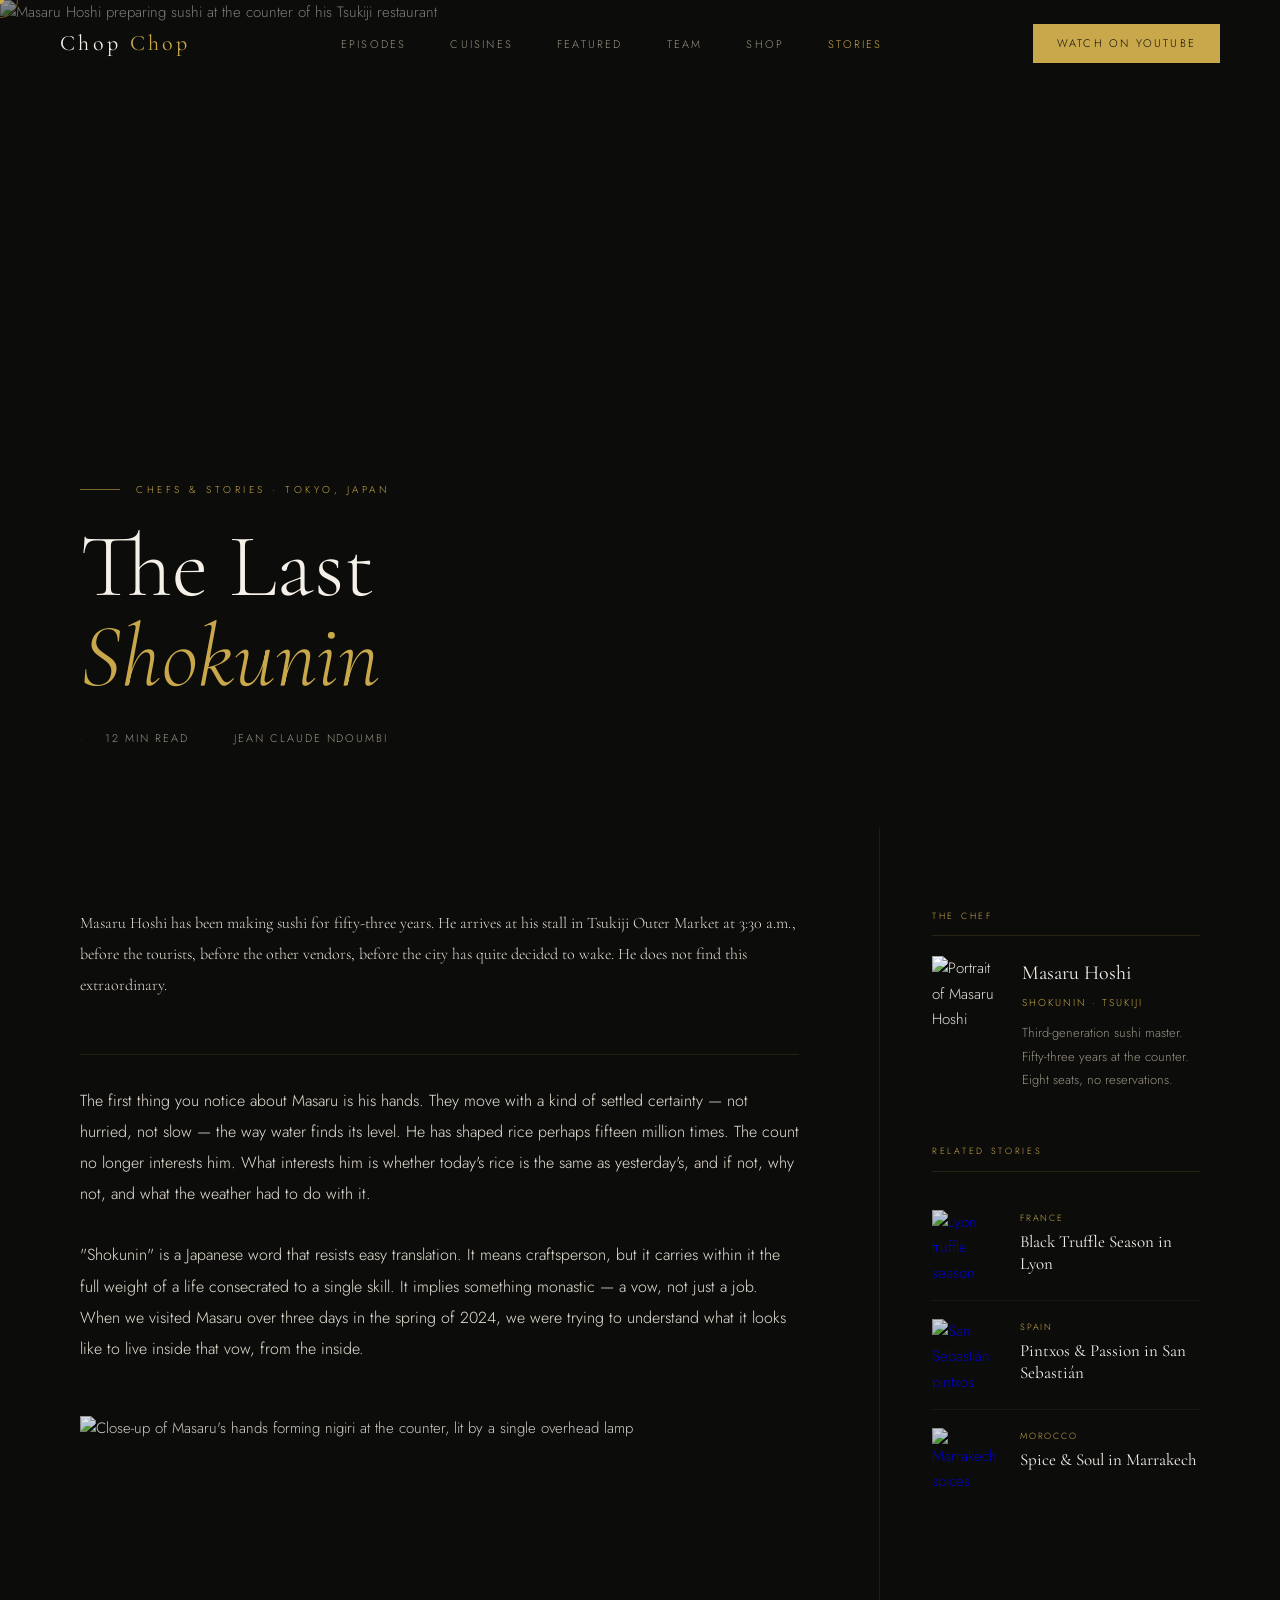
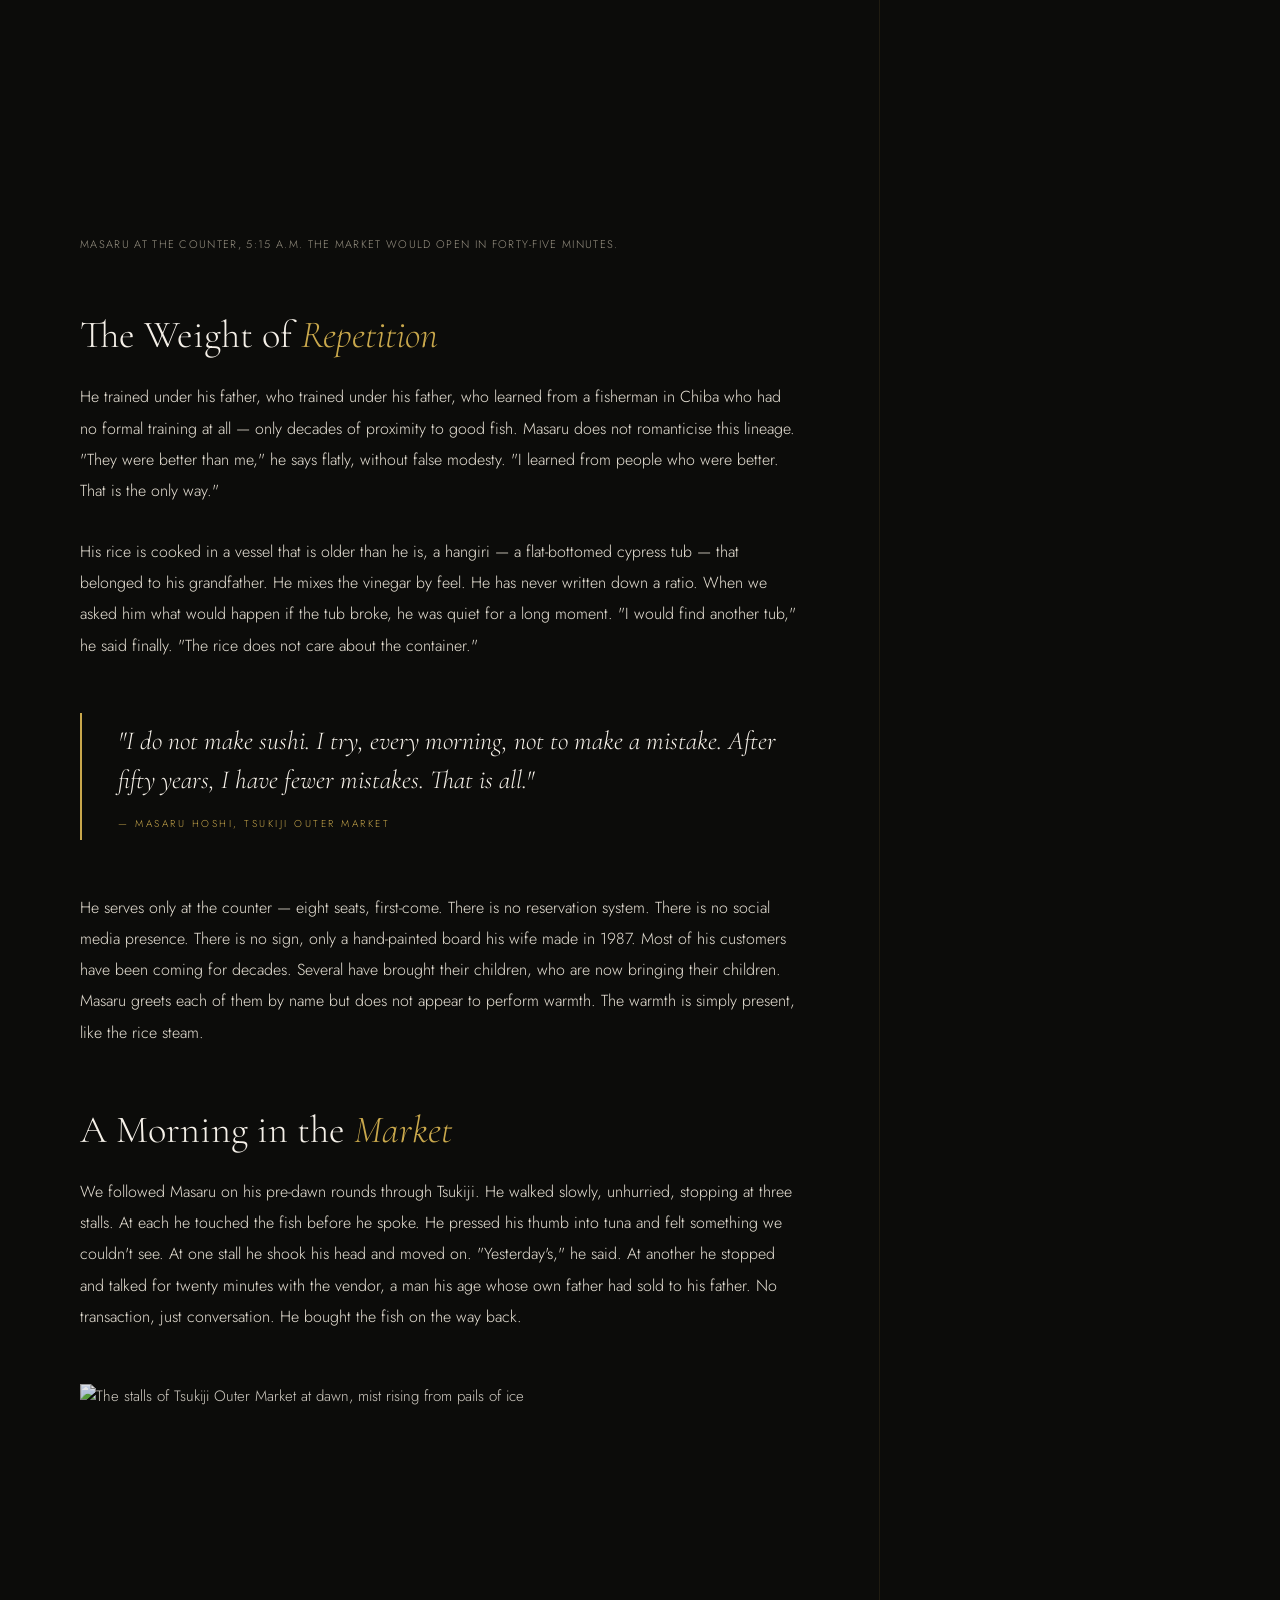
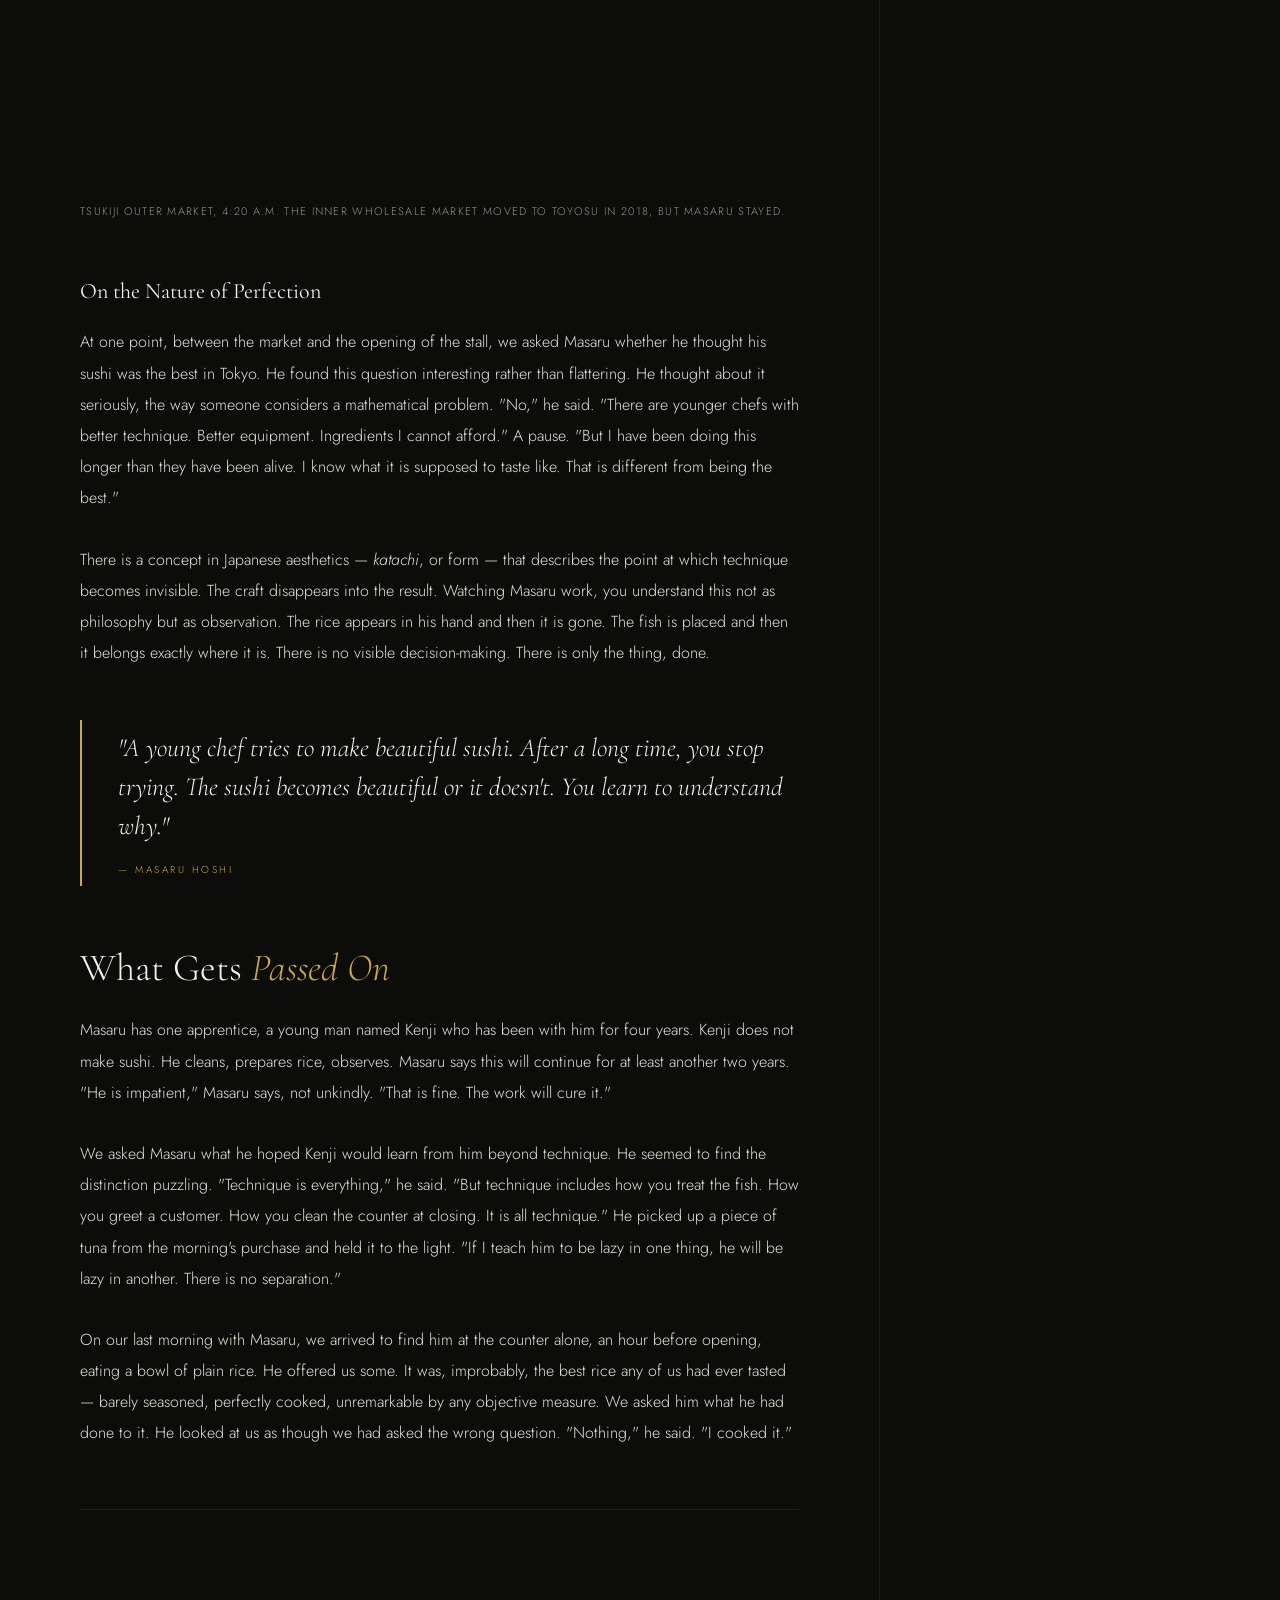
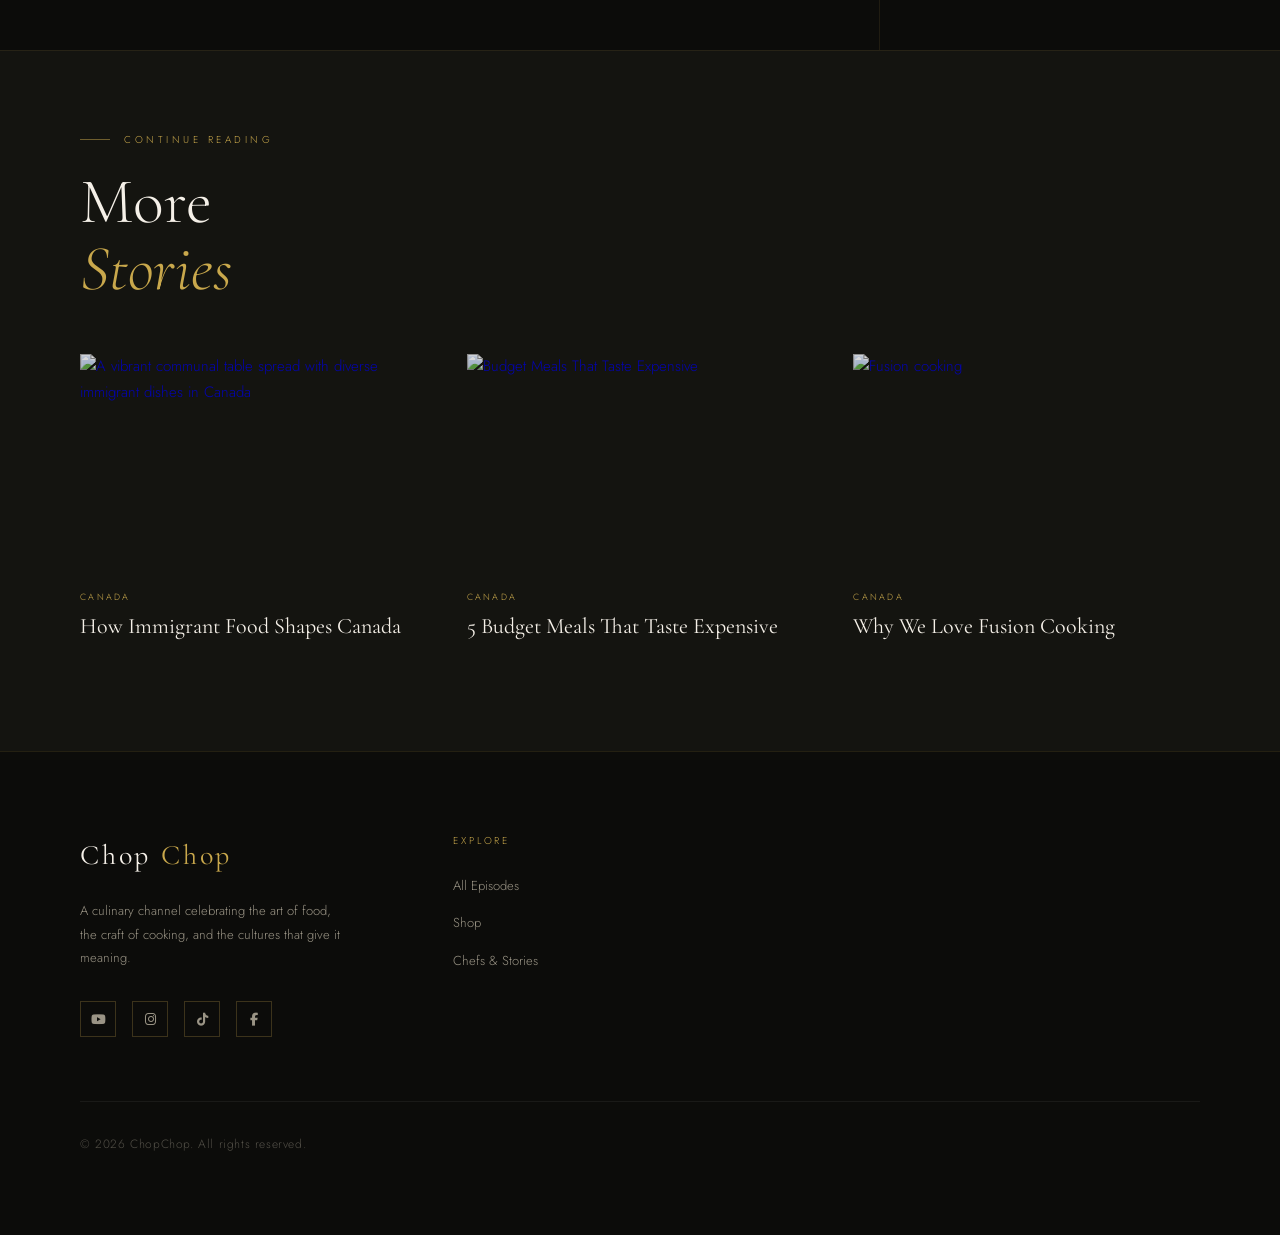
==== commit 91c93723: "Articles" ====
--- a/article.html
+++ b/article.html
@@ -157,7 +157,7 @@
     <div class="sidebar-block">
       <div class="sidebar-label">Related Stories</div>
 
-      <a href="#" class="related-card">
+      <a href="lyon.html" class="related-card">
         <div class="related-thumb">
           <img src="https://images.unsplash.com/photo-1476224203421-9ac39bcb3327?w=200&q=75" alt="Lyon truffle season">
         </div>
@@ -167,7 +167,7 @@
         </div>
       </a>
 
-      <a href="#" class="related-card">
+      <a href="san-sebastian.html" class="related-card">
         <div class="related-thumb">
           <img src="https://images.unsplash.com/photo-1551218808-94e220e084d2?w=200&q=75" alt="San Sebastián pintxos">
         </div>
@@ -177,7 +177,7 @@
         </div>
       </a>
 
-      <a href="#" class="related-card">
+      <a href="marrakech.html" class="related-card">
         <div class="related-thumb">
           <img src="https://images.unsplash.com/photo-1547592180-85f173990554?w=200&q=75" alt="Marrakech spices">
         </div>
@@ -203,30 +203,31 @@
     <!--<a href="index.html#videos" class="view-all">All Episodes</a>-->
   </div>
   <div class="more-grid">
-    <a href="#" class="more-card reveal">
+    <a href="immigrant.html" class="more-card reveal">
       <div class="more-thumb">
-        <img src="https://images.unsplash.com/photo-1476224203421-9ac39bcb3327?w=700&q=75" alt="Lyon truffle kitchen">
-      </div>
-      <div class="more-card-cat">France</div>
-      <div class="more-card-title">Black Truffle Season in Lyon</div>
+        <img src="https://images.unsplash.com/photo-1517248135467-4c7edcad34c4?w=1600&q=85" alt="A vibrant communal table spread with diverse immigrant dishes in Canada">
+      </div>
+      <div class="more-card-cat">Canada</div>
+      <div class="more-card-title">How Immigrant Food
+          Shapes Canada</div>
       <div class="more-card-meta"></div>
     </a>
-    <a href="#" class="more-card reveal" style="transition-delay:.1s">
-      <div class="more-thumb">
-        <img src="https://images.unsplash.com/photo-1551218808-94e220e084d2?w=700&q=75" alt="San Sebastián pintxos bar">
-      </div>
-      <div class="more-card-cat">Spain</div>
-      <div class="more-card-title">Pintxos &amp; Passion in San Sebastián</div>
-      <div class="more-card-meta"></div>
-    </a>
-    <a href="#" class="more-card reveal" style="transition-delay:.2s">
-      <div class="more-thumb">
-        <img src="https://images.unsplash.com/photo-1547592180-85f173990554?w=700&q=75" alt="Marrakech spice market">
-      </div>
-      <div class="more-card-cat">Morocco</div>
-      <div class="more-card-title">Spice &amp; Soul in Marrakech</div>
-      <div class="more-card-meta"></div>
-    </a>
+      <a href="budget.html" class="more-card reveal">
+          <div class="more-thumb">
+              <img src="https://images.unsplash.com/photo-1512058564366-18510be2db19?q=80&w=800&auto=format" alt="Budget Meals That Taste Expensive">
+          </div>
+          <div class="more-card-cat">Canada</div>
+          <div class="more-card-title">5 Budget Meals That Taste Expensive</div>
+          <div class="more-card-meta"></div>
+      </a>
+      <a href="fusion.html" class="more-card reveal" style="transition-delay:.1s">
+          <div class="more-thumb">
+              <img src="https://images.unsplash.com/photo-1481391032119-d89fee407e44?q=80&w=1200&auto=format&fit=crop" alt="Fusion cooking">
+          </div>
+          <div class="more-card-cat">Canada</div>
+          <div class="more-card-title">Why We Love Fusion Cooking</div>
+          <div class="more-card-meta"></div>
+      </a>
   </div>
 </section>
 
